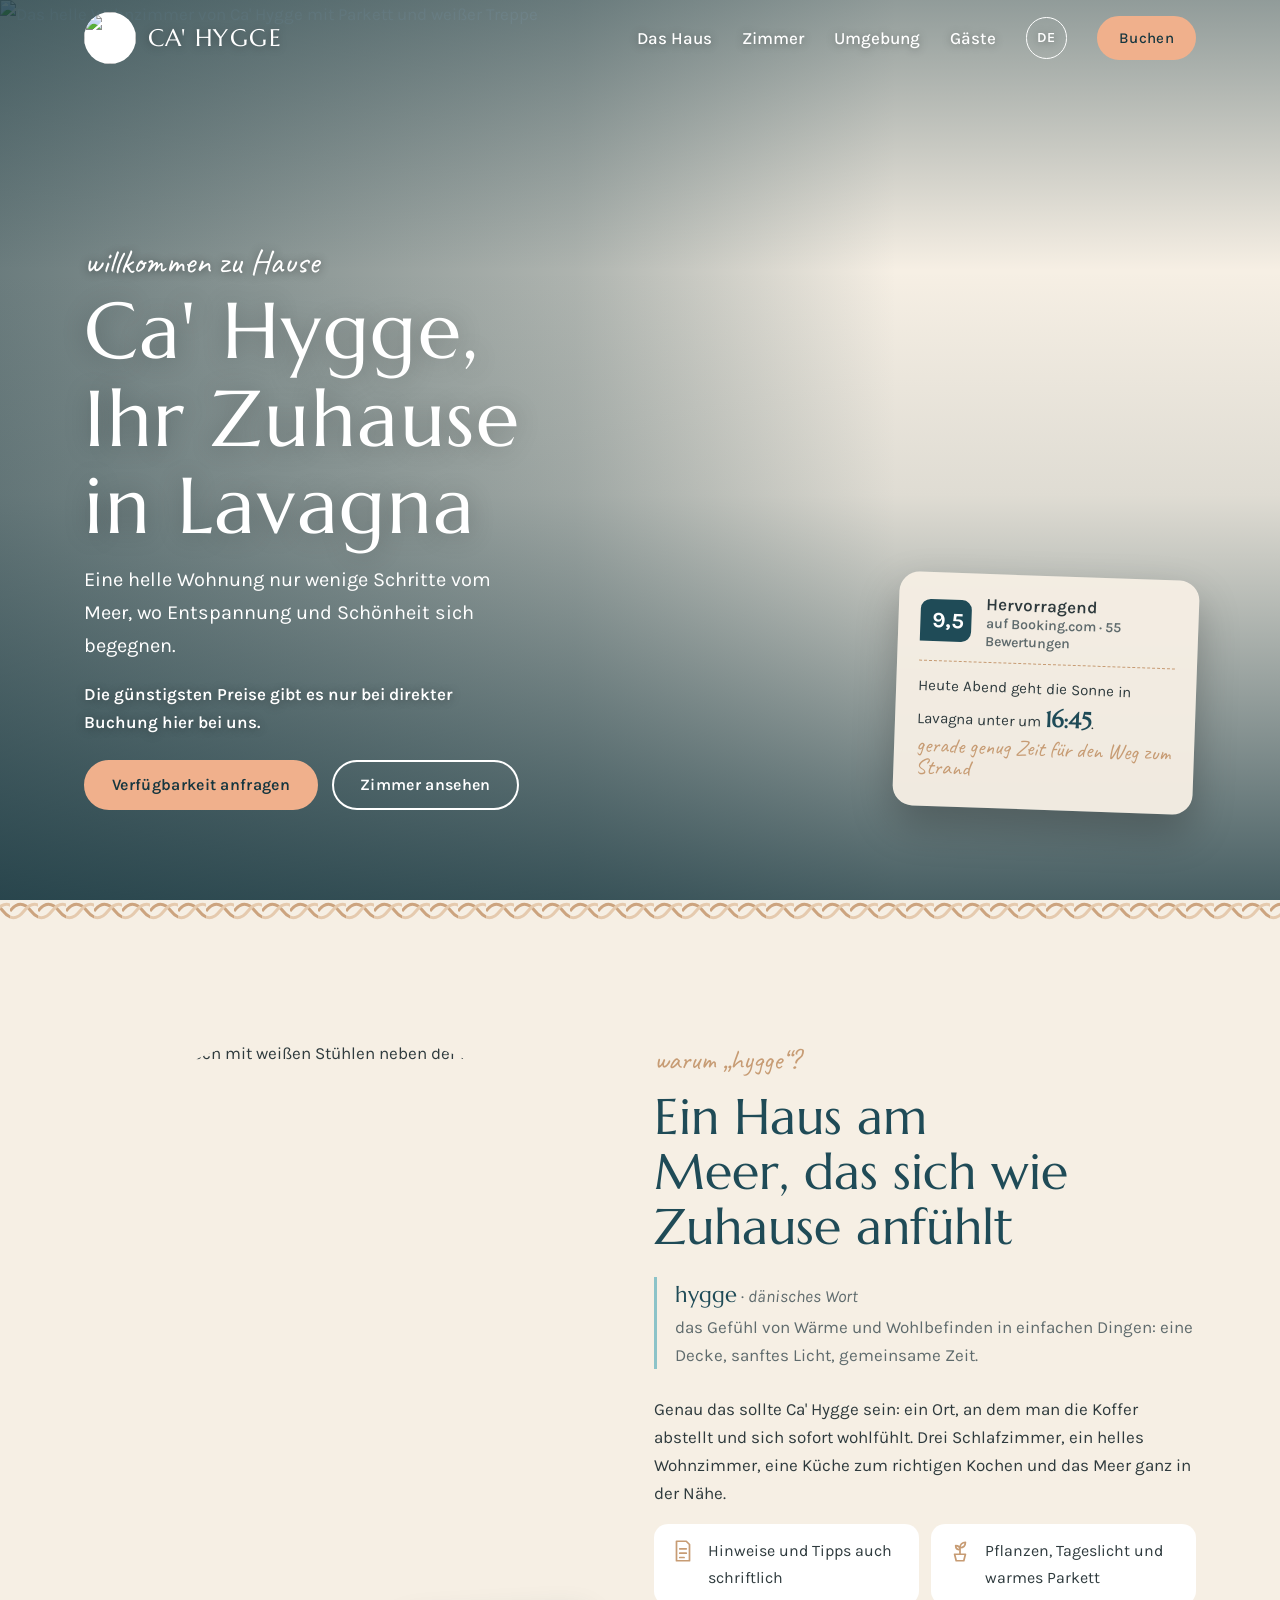
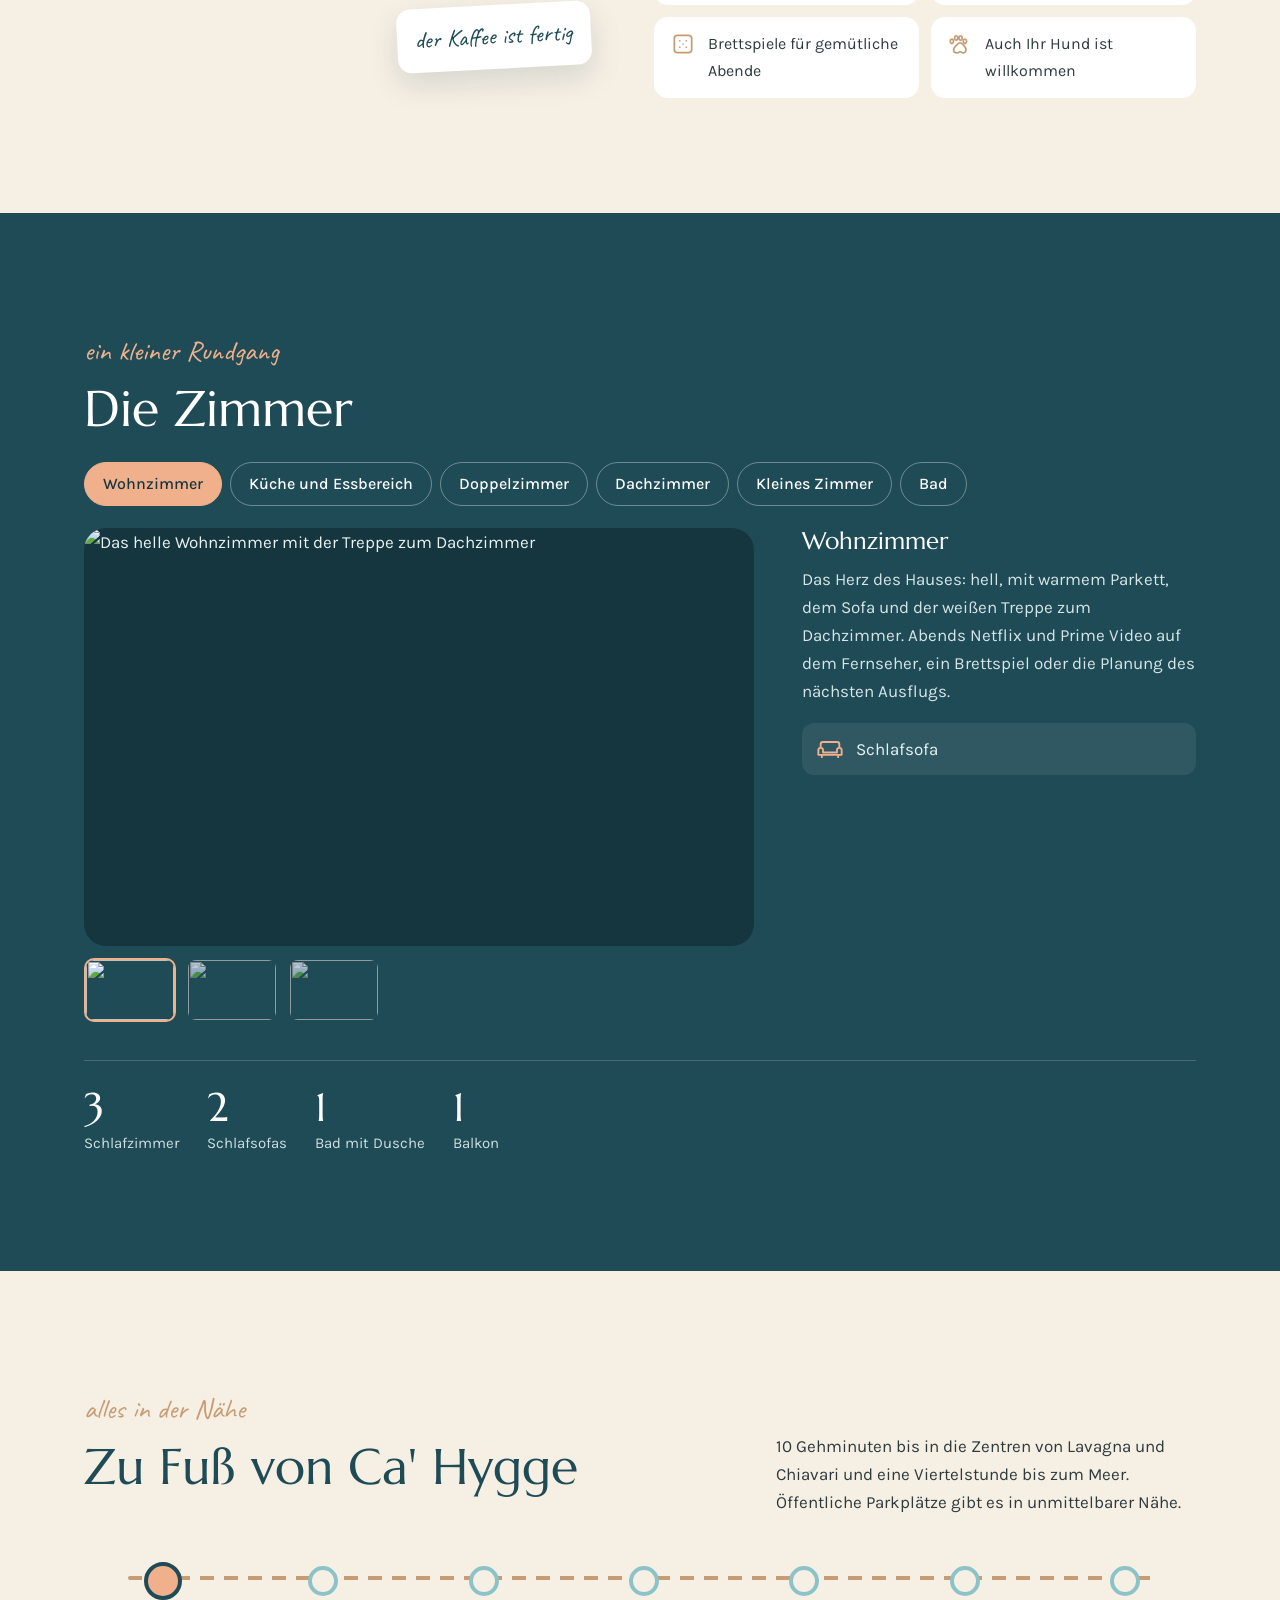
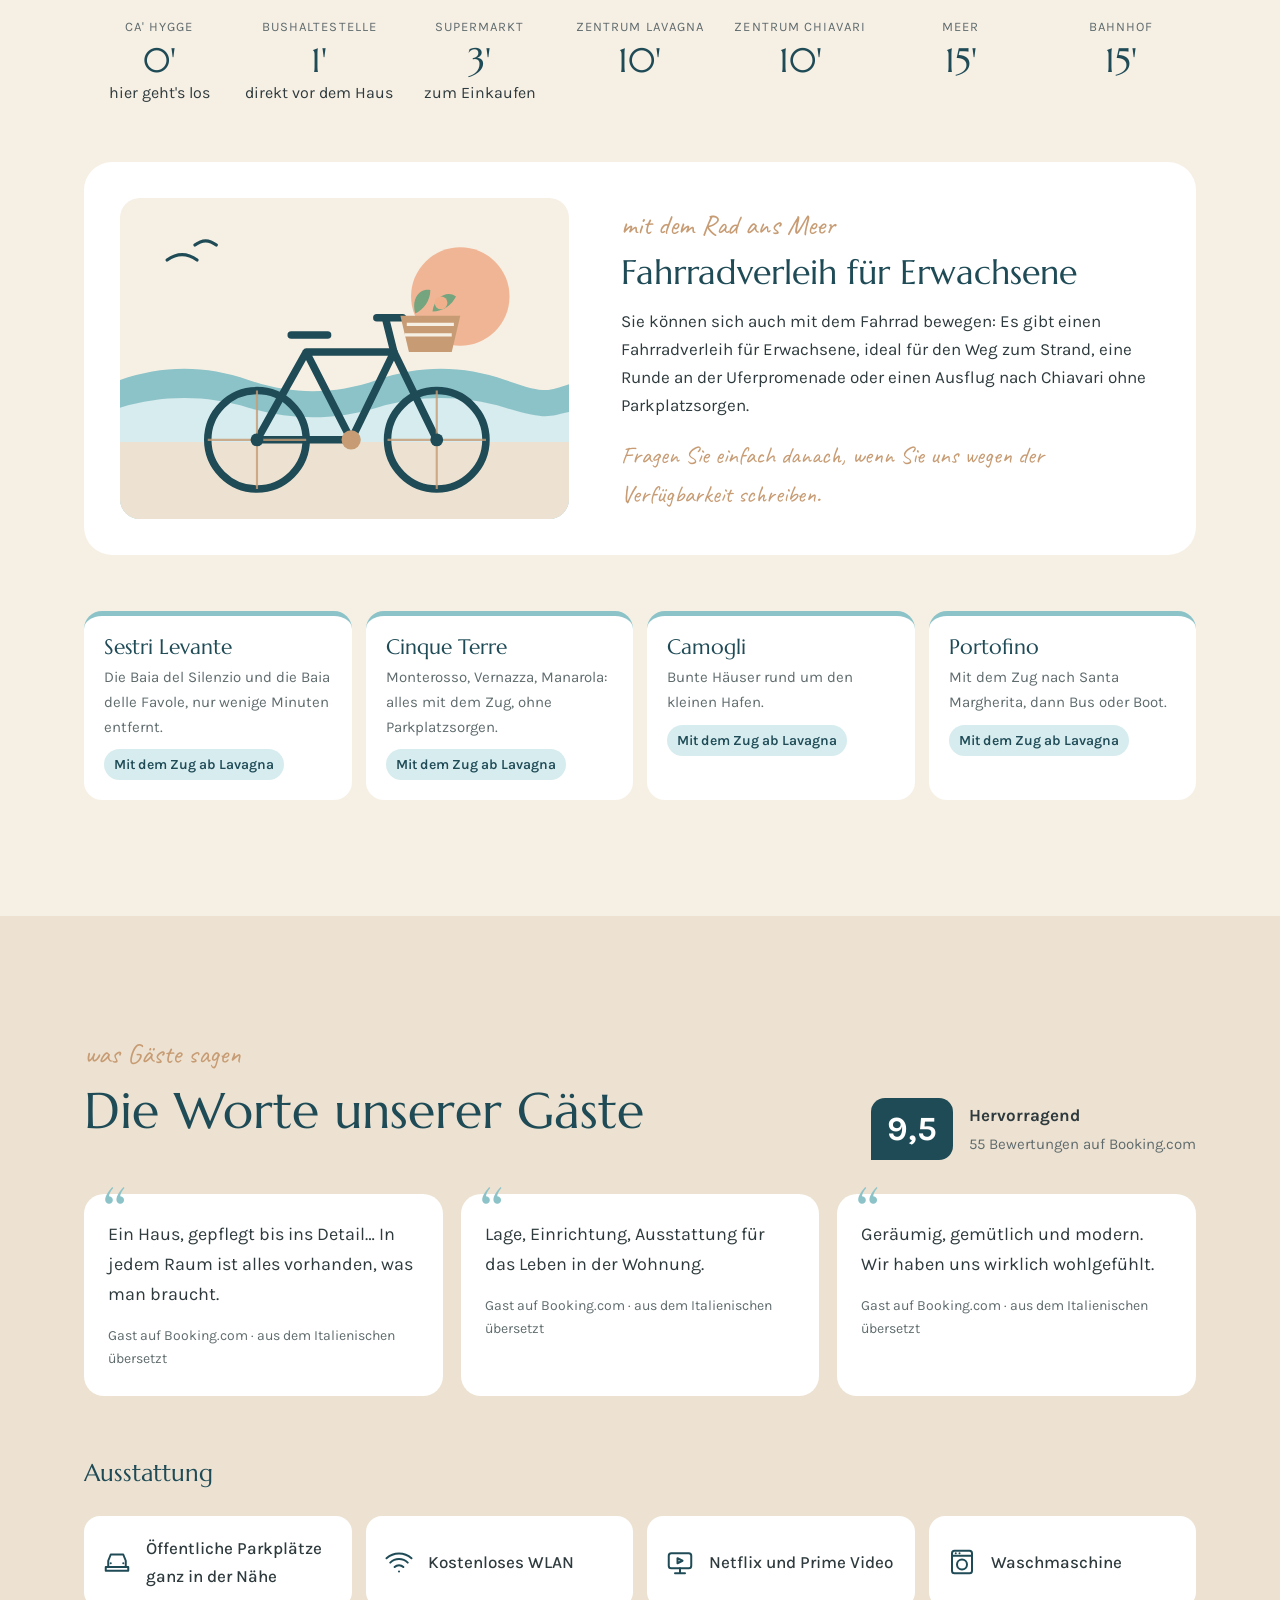
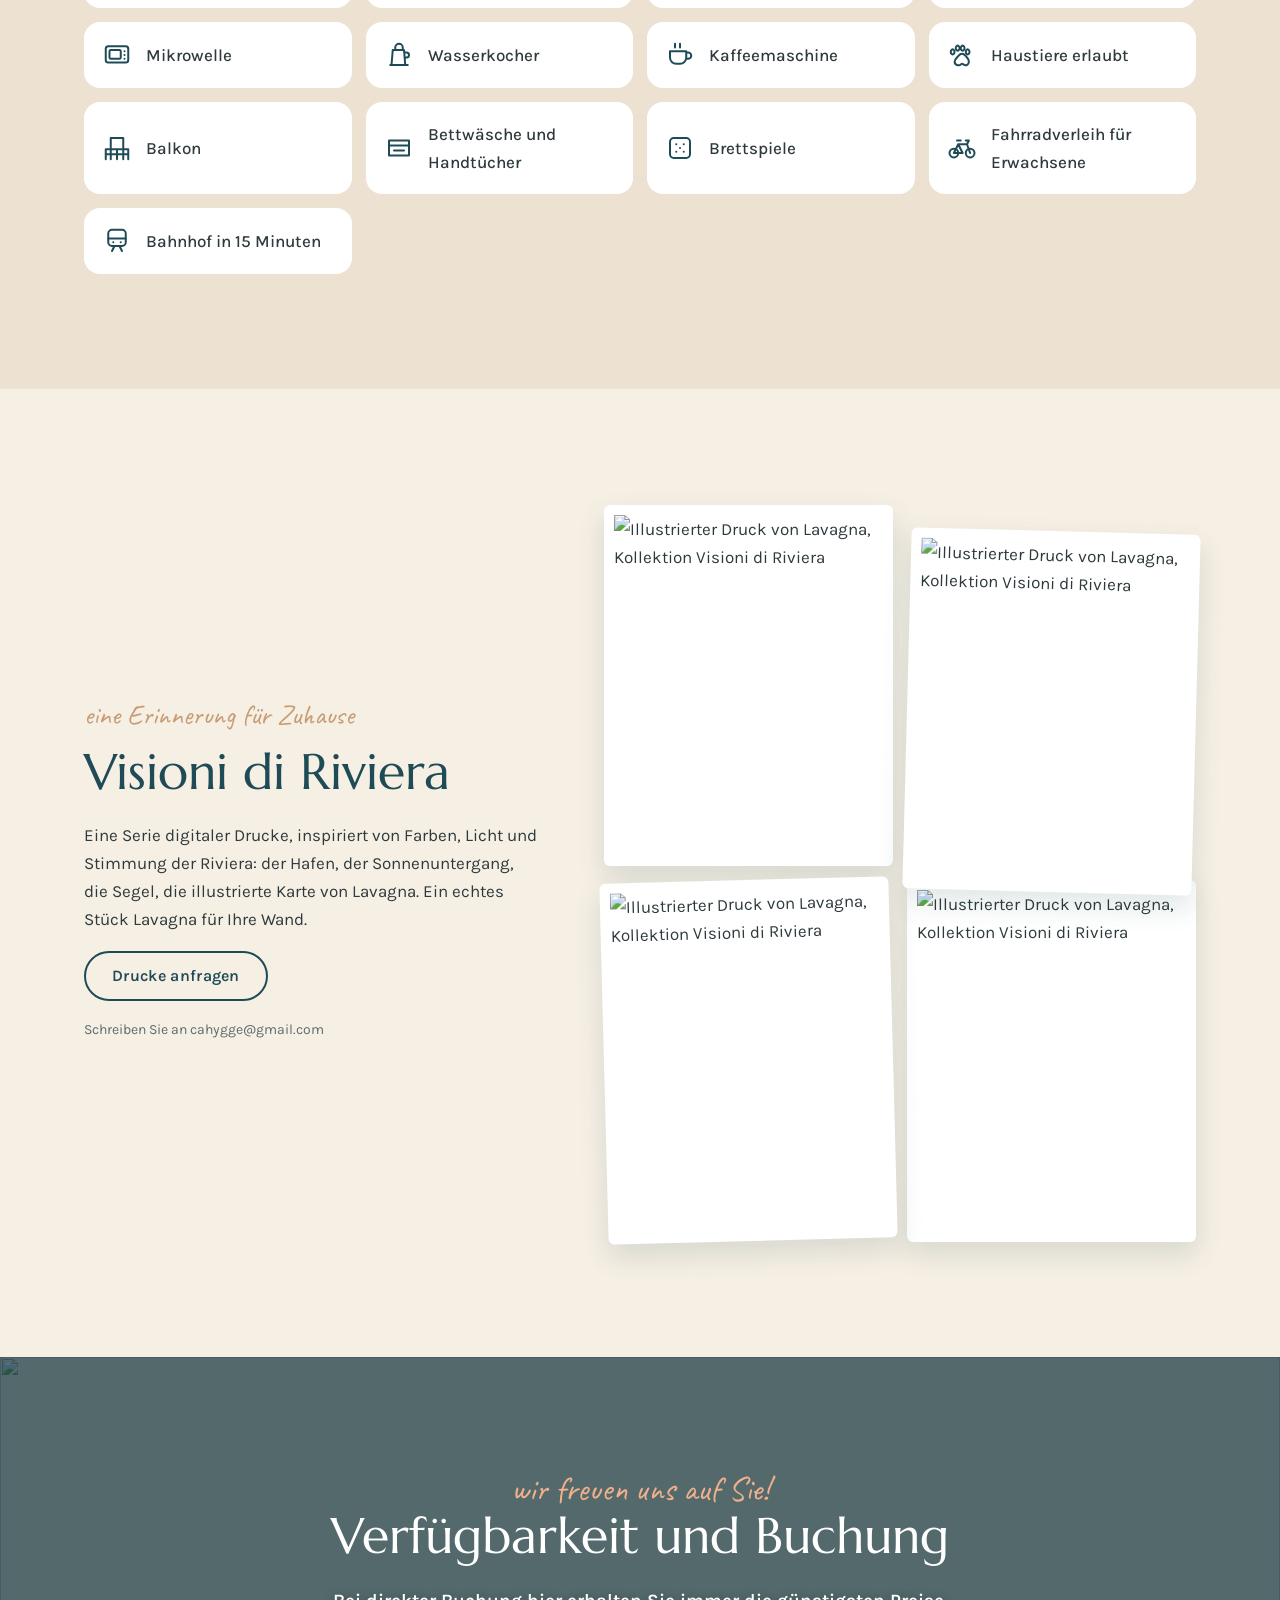
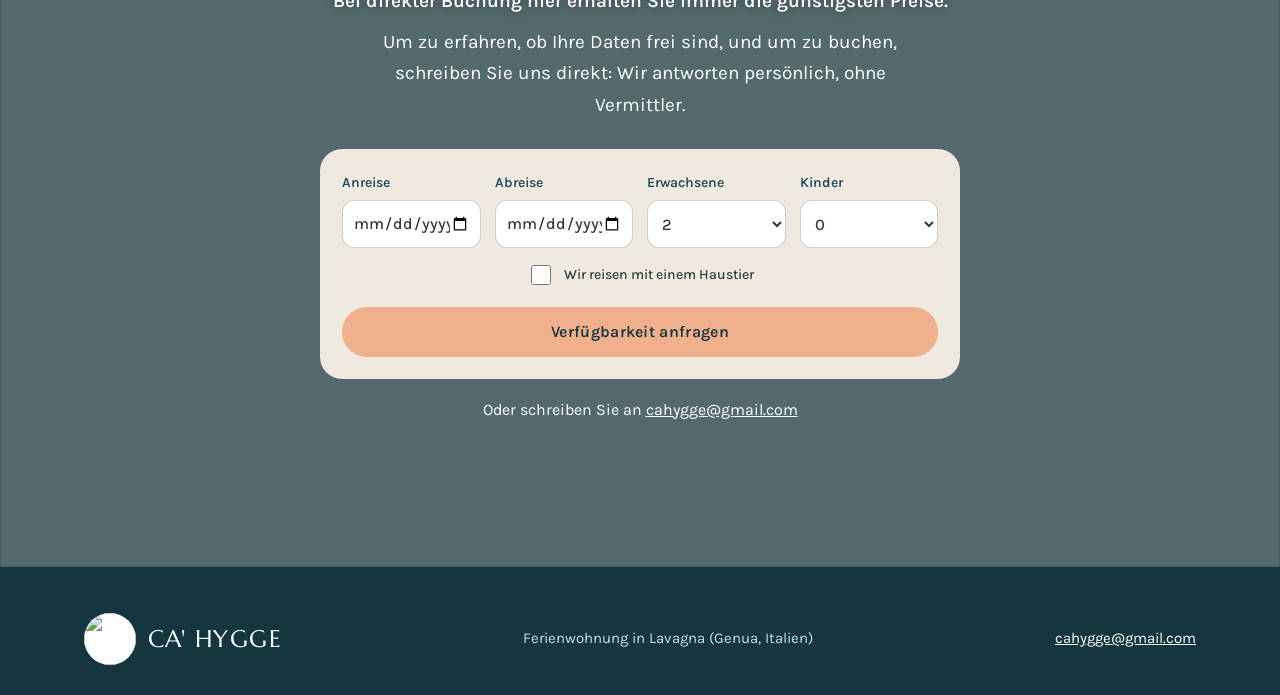
==== de/index.html @ 606e0b6d "Sito in 5 lingue, parcheggi pubblici, nuovi servizi Co-Authored-By: Claude Opus 5.5 <noreply@anthrop" ====
<!DOCTYPE html>
<html lang="de">
<head>
<meta charset="utf-8">
<meta name="viewport" content="width=device-width, initial-scale=1">
<title>Ca&#x27; Hygge · Ferienwohnung in Lavagna, nahe am Meer</title>
<meta name="description" content="Ca&#x27; Hygge ist eine helle Ferienwohnung in Lavagna an der Italienischen Riviera, 10 Gehminuten von den Zentren von Lavagna und Chiavari. Drei Schlafzimmer, WLAN, Netflix und Prime Video, Waschmaschine, Haustiere willkommen.">
<link rel="canonical" href="https://cahyggelavagna.com/de/">
<link rel="alternate" hreflang="it" href="https://cahyggelavagna.com/">
<link rel="alternate" hreflang="en" href="https://cahyggelavagna.com/en/">
<link rel="alternate" hreflang="de" href="https://cahyggelavagna.com/de/">
<link rel="alternate" hreflang="fr" href="https://cahyggelavagna.com/fr/">
<link rel="alternate" hreflang="es" href="https://cahyggelavagna.com/es/">
<link rel="alternate" hreflang="x-default" href="https://cahyggelavagna.com/">
<meta property="og:title" content="Ca&#x27; Hygge · Ferienwohnung in Lavagna, nahe am Meer">
<meta property="og:description" content="Eine helle Wohnung nur wenige Schritte vom Meer, wo Entspannung und Schönheit sich begegnen.">
<meta property="og:image" content="https://static.wixstatic.com/media/edddbc_9b73cc7bd9f04071ac35682df0bffee0~mv2.jpg/v1/fit/w_1600,h_1600,q_85/cahygge.jpg">
<meta property="og:locale" content="de_DE">
<meta name="theme-color" content="#1f4b57">
<link rel="icon" href="https://static.wixstatic.com/media/edddbc_dc55cf7d66d94ac6b43c7e1e61e67f1d~mv2.png/v1/fit/w_128,h_128,q_85/cahygge.png">
<link rel="preconnect" href="https://fonts.googleapis.com">
<link rel="preconnect" href="https://fonts.gstatic.com" crossorigin>
<link rel="preconnect" href="https://static.wixstatic.com">
<link href="https://fonts.googleapis.com/css2?family=Caveat:wght@500&family=Karla:wght@400;500;600;700&family=Marcellus&display=swap" rel="stylesheet">
<link rel="stylesheet" href="../css/stile.css?v=14">
<script type="application/ld+json">{"@context":"https://schema.org","@type":"VacationRental","name":"Ca' Hygge","description":"Eine helle Wohnung nur wenige Schritte vom Meer, wo Entspannung und Schönheit sich begegnen.","image":"https://static.wixstatic.com/media/edddbc_9b73cc7bd9f04071ac35682df0bffee0~mv2.jpg/v1/fit/w_1600,h_1600,q_85/cahygge.jpg","address":{"@type":"PostalAddress","addressLocality":"Lavagna","addressRegion":"GE","addressCountry":"IT"},"email":"cahygge@gmail.com"}</script>
</head>
<body>
<a class="salta" href="#casa">Zum Inhalt</a>
<header class="testata">
  <div class="wrap">
    <a class="logo" href="../de/"><img src="https://static.wixstatic.com/media/edddbc_dc55cf7d66d94ac6b43c7e1e61e67f1d~mv2.png/v1/fit/w_128,h_128,q_85/cahygge.png" alt="" width="52" height="52"><b>CA' HYGGE</b></a>
    <nav aria-label="Menü"><ul class="menu">
      <li><a href="#casa">Das Haus</a></li><li><a href="#stanze">Zimmer</a></li><li><a href="#dintorni">Umgebung</a></li><li><a href="#ospiti">Gäste</a></li>
      <li class="lingue"><details><summary aria-label="Sprache">DE</summary><ul><li><a href="../" hreflang="it" lang="it" data-lingua="it">Italiano</a></li><li><a href="../en/" hreflang="en" lang="en" data-lingua="en">English</a></li><li><a href="../de/" hreflang="de" lang="de" data-lingua="de" aria-current="true">Deutsch</a></li><li><a href="../fr/" hreflang="fr" lang="fr" data-lingua="fr">Français</a></li><li><a href="../es/" hreflang="es" lang="es" data-lingua="es">Español</a></li></ul></details></li>
      <li><a class="btn pesca" href="#prenota">Buchen</a></li>
    </ul></nav>
  </div>
</header>

<main>
<section class="hero">
  <img src="https://static.wixstatic.com/media/edddbc_9b73cc7bd9f04071ac35682df0bffee0~mv2.jpg/v1/fit/w_1600,h_1600,q_85/cahygge.jpg" srcset="https://static.wixstatic.com/media/edddbc_9b73cc7bd9f04071ac35682df0bffee0~mv2.jpg/v1/fit/w_640,h_640,q_85/cahygge.jpg 640w, https://static.wixstatic.com/media/edddbc_9b73cc7bd9f04071ac35682df0bffee0~mv2.jpg/v1/fit/w_1000,h_1000,q_85/cahygge.jpg 1000w, https://static.wixstatic.com/media/edddbc_9b73cc7bd9f04071ac35682df0bffee0~mv2.jpg/v1/fit/w_1600,h_1600,q_85/cahygge.jpg 1600w, https://static.wixstatic.com/media/edddbc_9b73cc7bd9f04071ac35682df0bffee0~mv2.jpg/v1/fit/w_2400,h_2400,q_85/cahygge.jpg 2400w" sizes="100vw" alt="Das helle Wohnzimmer von Ca&#x27; Hygge mit Parkett und weißer Treppe" fetchpriority="high">
  <div class="wrap">
    <div>
      <span class="mano">willkommen zu Hause</span>
      <h1>Ca' Hygge, Ihr Zuhause in Lavagna</h1>
      <p class="lead">Eine helle Wohnung nur wenige Schritte vom Meer, wo Entspannung und Schönheit sich begegnen.</p>
      <p class="vantaggio">Die günstigsten Preise gibt es nur bei direkter Buchung hier bei uns.</p>
      <div class="azioni"><a class="btn pesca" href="#prenota">Verfügbarkeit anfragen</a><a class="btn chiaro" href="#stanze">Zimmer ansehen</a></div>
    </div>
    <aside class="cartellino" data-tramonto>
      <div class="voto"><b>9,5</b><span>Hervorragend<small>auf Booking.com · 55 Bewertungen</small></span></div>
      <hr>
      <p class="tramonto" style="margin:0">Heute Abend geht die Sonne in Lavagna unter um <b data-ora>—</b>.<br><span class="mano" style="font-size:22px">gerade genug Zeit für den Weg zum Strand</span></p>
    </aside>
  </div>
</section>
<div class="corda" aria-hidden="true"></div>

<section class="band" id="casa">
  <div class="wrap hygge">
    <div class="foto appare"><img src="https://static.wixstatic.com/media/edddbc_61315d983a00419294bbb2508bfce7ce~mv2.jpg/v1/fit/w_1600,h_1600,q_85/cahygge.jpg" srcset="https://static.wixstatic.com/media/edddbc_61315d983a00419294bbb2508bfce7ce~mv2.jpg/v1/fit/w_640,h_640,q_85/cahygge.jpg 640w, https://static.wixstatic.com/media/edddbc_61315d983a00419294bbb2508bfce7ce~mv2.jpg/v1/fit/w_1000,h_1000,q_85/cahygge.jpg 1000w, https://static.wixstatic.com/media/edddbc_61315d983a00419294bbb2508bfce7ce~mv2.jpg/v1/fit/w_1600,h_1600,q_85/cahygge.jpg 1600w, https://static.wixstatic.com/media/edddbc_61315d983a00419294bbb2508bfce7ce~mv2.jpg/v1/fit/w_2400,h_2400,q_85/cahygge.jpg 2400w" sizes="(max-width:820px) 90vw, 45vw" alt="Der runde Tisch mit weißen Stühlen neben der Küche" loading="lazy" decoding="async"><span class="nota">der Kaffee ist fertig</span></div>
    <div class="appare">
      <span class="occhiello">warum „hygge“?</span>
      <h2>Ein Haus am Meer, das sich wie Zuhause anfühlt</h2>
      <p class="dizionario"><b>hygge</b> · <i>dänisches Wort</i><br>das Gefühl von Wärme und Wohlbefinden in einfachen Dingen: eine Decke, sanftes Licht, gemeinsame Zeit.</p>
      <p>Genau das sollte Ca' Hygge sein: ein Ort, an dem man die Koffer abstellt und sich sofort wohlfühlt. Drei Schlafzimmer, ein helles Wohnzimmer, eine Küche zum richtigen Kochen und das Meer ganz in der Nähe.</p>
      <ul class="piccole-cose"><li><svg viewBox="0 0 24 24" fill="none" stroke="currentColor" stroke-width="1.6" stroke-linecap="round" stroke-linejoin="round" aria-hidden="true"><path d="M6 3h9l3 3v15H6zM9 10h6M9 14h6M9 18h4"/></svg><span>Hinweise und Tipps auch schriftlich</span></li><li><svg viewBox="0 0 24 24" fill="none" stroke="currentColor" stroke-width="1.6" stroke-linecap="round" stroke-linejoin="round" aria-hidden="true"><path d="M7 15h10l-1.5 6h-7zM12 15V9M12 9c0-3 2-5 5-5 0 3-2 5-5 5zM12 11c0-2.5-1.8-4-4-4 0 2.5 1.8 4 4 4z"/></svg><span>Pflanzen, Tageslicht und warmes Parkett</span></li><li><svg viewBox="0 0 24 24" fill="none" stroke="currentColor" stroke-width="1.6" stroke-linecap="round" stroke-linejoin="round" aria-hidden="true"><rect x="4" y="4" width="16" height="16" rx="3"/><path d="M9 9h.01M15 9h.01M12 12h.01M9 15h.01M15 15h.01"/></svg><span>Brettspiele für gemütliche Abende</span></li><li><svg viewBox="0 0 24 24" fill="none" stroke="currentColor" stroke-width="1.6" stroke-linecap="round" stroke-linejoin="round" aria-hidden="true"><path d="M8 14c-2 2-3 5 0 6s3-1 4-1 2 2 4 1 2-4 0-6-2-3-4-3-2 1-4 3zM6 9.5a1.5 2 0 1 0 0 .01M10 6.5a1.5 2 0 1 0 0 .01M14 6.5a1.5 2 0 1 0 0 .01M18 9.5a1.5 2 0 1 0 0 .01"/></svg><span>Auch Ihr Hund ist willkommen</span></li></ul>
    </div>
  </div>
</section>

<section class="band stanze" id="stanze">
  <div class="wrap">
    <span class="occhiello">ein kleiner Rundgang</span>
    <h2>Die Zimmer</h2>
    <div class="tabs" role="tablist" aria-label="Zimmer des Hauses"><button type="button" role="tab" id="tab-soggiorno" aria-controls="pannello-soggiorno" aria-selected="true">Wohnzimmer</button><button type="button" role="tab" id="tab-cucina" aria-controls="pannello-cucina" aria-selected="false">Küche und Essbereich</button><button type="button" role="tab" id="tab-matrimoniale" aria-controls="pannello-matrimoniale" aria-selected="false">Doppelzimmer</button><button type="button" role="tab" id="tab-mansarda" aria-controls="pannello-mansarda" aria-selected="false">Dachzimmer</button><button type="button" role="tab" id="tab-cameretta" aria-controls="pannello-cameretta" aria-selected="false">Kleines Zimmer</button><button type="button" role="tab" id="tab-bagno" aria-controls="pannello-bagno" aria-selected="false">Bad</button></div>
    <div class="stanza" role="tabpanel" id="pannello-soggiorno" aria-labelledby="tab-soggiorno">
      <div><div class="grande"><img src="https://static.wixstatic.com/media/edddbc_9b73cc7bd9f04071ac35682df0bffee0~mv2.jpg/v1/fit/w_1600,h_1600,q_85/cahygge.jpg" srcset="https://static.wixstatic.com/media/edddbc_9b73cc7bd9f04071ac35682df0bffee0~mv2.jpg/v1/fit/w_640,h_640,q_85/cahygge.jpg 640w, https://static.wixstatic.com/media/edddbc_9b73cc7bd9f04071ac35682df0bffee0~mv2.jpg/v1/fit/w_1000,h_1000,q_85/cahygge.jpg 1000w, https://static.wixstatic.com/media/edddbc_9b73cc7bd9f04071ac35682df0bffee0~mv2.jpg/v1/fit/w_1600,h_1600,q_85/cahygge.jpg 1600w, https://static.wixstatic.com/media/edddbc_9b73cc7bd9f04071ac35682df0bffee0~mv2.jpg/v1/fit/w_2400,h_2400,q_85/cahygge.jpg 2400w" sizes="(max-width:860px) 92vw, 60vw" alt="Das helle Wohnzimmer mit der Treppe zum Dachzimmer" fetchpriority="high"></div>
      <div class="miniature"><button type="button" aria-pressed="true" data-src="https://static.wixstatic.com/media/edddbc_9b73cc7bd9f04071ac35682df0bffee0~mv2.jpg/v1/fit/w_1600,h_1600,q_85/cahygge.jpg" data-alt="Das helle Wohnzimmer mit der Treppe zum Dachzimmer" aria-label="Zeigen: Das helle Wohnzimmer mit der Treppe zum Dachzimmer"><img src="https://static.wixstatic.com/media/edddbc_9b73cc7bd9f04071ac35682df0bffee0~mv2.jpg/v1/fit/w_200,h_200,q_85/cahygge.jpg" alt="" loading="lazy"></button><button type="button" aria-pressed="false" data-src="https://static.wixstatic.com/media/edddbc_51295462b0764803babaa12f28c2f6d8~mv2.jpg/v1/fit/w_1600,h_1600,q_85/cahygge.jpg" data-alt="Das Wohnzimmer mit Sofa und Balkontür" aria-label="Zeigen: Das Wohnzimmer mit Sofa und Balkontür"><img src="https://static.wixstatic.com/media/edddbc_51295462b0764803babaa12f28c2f6d8~mv2.jpg/v1/fit/w_200,h_200,q_85/cahygge.jpg" alt="" loading="lazy"></button><button type="button" aria-pressed="false" data-src="https://static.wixstatic.com/media/edddbc_6fab1b5ebbaa478680a86e8b434a724c~mv2.jpg/v1/fit/w_1600,h_1600,q_85/cahygge.jpg" data-alt="Das Wohnzimmer vom Eingang aus" aria-label="Zeigen: Das Wohnzimmer vom Eingang aus"><img src="https://static.wixstatic.com/media/edddbc_6fab1b5ebbaa478680a86e8b434a724c~mv2.jpg/v1/fit/w_200,h_200,q_85/cahygge.jpg" alt="" loading="lazy"></button></div></div>
      <div class="info"><h3>Wohnzimmer</h3><p>Das Herz des Hauses: hell, mit warmem Parkett, dem Sofa und der weißen Treppe zum Dachzimmer. Abends Netflix und Prime Video auf dem Fernseher, ein Brettspiel oder die Planung des nächsten Ausflugs.</p><ul class="letti"><li><svg viewBox="0 0 24 24" fill="none" stroke="currentColor" stroke-width="1.6" stroke-linecap="round" stroke-linejoin="round" aria-hidden="true"><path d="M4 11V8a2 2 0 0 1 2-2h12a2 2 0 0 1 2 2v3M2 13a2 2 0 0 1 4 0v2h12v-2a2 2 0 0 1 4 0v4H2zM5 17v2M19 17v2"/></svg><span>Schlafsofa</span></li></ul></div>
    </div><div class="stanza" role="tabpanel" id="pannello-cucina" aria-labelledby="tab-cucina" hidden>
      <div><div class="grande"><img src="https://static.wixstatic.com/media/edddbc_a683a34e2d8d4b698606e16364d71dea~mv2.jpg/v1/fit/w_1600,h_1600,q_85/cahygge.jpg" srcset="https://static.wixstatic.com/media/edddbc_a683a34e2d8d4b698606e16364d71dea~mv2.jpg/v1/fit/w_640,h_640,q_85/cahygge.jpg 640w, https://static.wixstatic.com/media/edddbc_a683a34e2d8d4b698606e16364d71dea~mv2.jpg/v1/fit/w_1000,h_1000,q_85/cahygge.jpg 1000w, https://static.wixstatic.com/media/edddbc_a683a34e2d8d4b698606e16364d71dea~mv2.jpg/v1/fit/w_1600,h_1600,q_85/cahygge.jpg 1600w, https://static.wixstatic.com/media/edddbc_a683a34e2d8d4b698606e16364d71dea~mv2.jpg/v1/fit/w_2400,h_2400,q_85/cahygge.jpg 2400w" sizes="(max-width:860px) 92vw, 60vw" alt="Die ausgestattete Küche mit Pflanzen auf dem Regal" loading="lazy" decoding="async"></div>
      <div class="miniature"><button type="button" aria-pressed="true" data-src="https://static.wixstatic.com/media/edddbc_a683a34e2d8d4b698606e16364d71dea~mv2.jpg/v1/fit/w_1600,h_1600,q_85/cahygge.jpg" data-alt="Die ausgestattete Küche mit Pflanzen auf dem Regal" aria-label="Zeigen: Die ausgestattete Küche mit Pflanzen auf dem Regal"><img src="https://static.wixstatic.com/media/edddbc_a683a34e2d8d4b698606e16364d71dea~mv2.jpg/v1/fit/w_200,h_200,q_85/cahygge.jpg" alt="" loading="lazy"></button><button type="button" aria-pressed="false" data-src="https://static.wixstatic.com/media/edddbc_61315d983a00419294bbb2508bfce7ce~mv2.jpg/v1/fit/w_1600,h_1600,q_85/cahygge.jpg" data-alt="Der runde Tisch neben der Küche" aria-label="Zeigen: Der runde Tisch neben der Küche"><img src="https://static.wixstatic.com/media/edddbc_61315d983a00419294bbb2508bfce7ce~mv2.jpg/v1/fit/w_200,h_200,q_85/cahygge.jpg" alt="" loading="lazy"></button><button type="button" aria-pressed="false" data-src="https://static.wixstatic.com/media/edddbc_d5b009735f654d9284377e1a082292ff~mv2.jpg/v1/fit/w_1600,h_1600,q_85/cahygge.jpg" data-alt="Der Essbereich mit dem weißen Tisch" aria-label="Zeigen: Der Essbereich mit dem weißen Tisch"><img src="https://static.wixstatic.com/media/edddbc_d5b009735f654d9284377e1a082292ff~mv2.jpg/v1/fit/w_200,h_200,q_85/cahygge.jpg" alt="" loading="lazy"></button><button type="button" aria-pressed="false" data-src="https://static.wixstatic.com/media/edddbc_f4b5d545070c4f9f81ca86aa1d3345fb~mv2.jpg/v1/fit/w_1600,h_1600,q_85/cahygge.jpg" data-alt="Der Esstisch mit der Orchidee" aria-label="Zeigen: Der Esstisch mit der Orchidee"><img src="https://static.wixstatic.com/media/edddbc_f4b5d545070c4f9f81ca86aa1d3345fb~mv2.jpg/v1/fit/w_200,h_200,q_85/cahygge.jpg" alt="" loading="lazy"></button></div></div>
      <div class="info"><h3>Küche und Essbereich</h3><p>Eine weiße, voll ausgestattete Küche mit Kaffeemaschine, Wasserkocher und Mikrowelle und ein runder Tisch für ein entspanntes Frühstück, bevor es zum Strand geht.</p></div>
    </div><div class="stanza" role="tabpanel" id="pannello-matrimoniale" aria-labelledby="tab-matrimoniale" hidden>
      <div><div class="grande"><img src="https://static.wixstatic.com/media/edddbc_55f278b6b8654b3c865788ac1fbbb9d6~mv2.jpg/v1/fit/w_1600,h_1600,q_85/cahygge.jpg" srcset="https://static.wixstatic.com/media/edddbc_55f278b6b8654b3c865788ac1fbbb9d6~mv2.jpg/v1/fit/w_640,h_640,q_85/cahygge.jpg 640w, https://static.wixstatic.com/media/edddbc_55f278b6b8654b3c865788ac1fbbb9d6~mv2.jpg/v1/fit/w_1000,h_1000,q_85/cahygge.jpg 1000w, https://static.wixstatic.com/media/edddbc_55f278b6b8654b3c865788ac1fbbb9d6~mv2.jpg/v1/fit/w_1600,h_1600,q_85/cahygge.jpg 1600w, https://static.wixstatic.com/media/edddbc_55f278b6b8654b3c865788ac1fbbb9d6~mv2.jpg/v1/fit/w_2400,h_2400,q_85/cahygge.jpg 2400w" sizes="(max-width:860px) 92vw, 60vw" alt="Das Doppelzimmer mit dem schmiedeeisernen Bett" loading="lazy" decoding="async"></div>
      <div class="miniature"><button type="button" aria-pressed="true" data-src="https://static.wixstatic.com/media/edddbc_55f278b6b8654b3c865788ac1fbbb9d6~mv2.jpg/v1/fit/w_1600,h_1600,q_85/cahygge.jpg" data-alt="Das Doppelzimmer mit dem schmiedeeisernen Bett" aria-label="Zeigen: Das Doppelzimmer mit dem schmiedeeisernen Bett"><img src="https://static.wixstatic.com/media/edddbc_55f278b6b8654b3c865788ac1fbbb9d6~mv2.jpg/v1/fit/w_200,h_200,q_85/cahygge.jpg" alt="" loading="lazy"></button><button type="button" aria-pressed="false" data-src="https://static.wixstatic.com/media/edddbc_3db47b2293854832977bbc45e60ffd4b~mv2.jpg/v1/fit/w_1600,h_1600,q_85/cahygge.jpg" data-alt="Das Doppelzimmer mit dem Schlafsofa" aria-label="Zeigen: Das Doppelzimmer mit dem Schlafsofa"><img src="https://static.wixstatic.com/media/edddbc_3db47b2293854832977bbc45e60ffd4b~mv2.jpg/v1/fit/w_200,h_200,q_85/cahygge.jpg" alt="" loading="lazy"></button><button type="button" aria-pressed="false" data-src="https://static.wixstatic.com/media/edddbc_7d14192eaec44b7b944c1dcac2818e8f~mv2.jpg/v1/fit/w_1600,h_1600,q_85/cahygge.jpg" data-alt="Das Doppelzimmer von der Tür aus" aria-label="Zeigen: Das Doppelzimmer von der Tür aus"><img src="https://static.wixstatic.com/media/edddbc_7d14192eaec44b7b944c1dcac2818e8f~mv2.jpg/v1/fit/w_200,h_200,q_85/cahygge.jpg" alt="" loading="lazy"></button></div></div>
      <div class="info"><h3>Doppelzimmer</h3><p>Geräumig und ruhig, mit zwei Fenstern, die es mit Licht füllen. Neben dem Doppelbett gibt es ein bequemes Schlafsofa.</p><ul class="letti"><li><svg viewBox="0 0 24 24" fill="none" stroke="currentColor" stroke-width="1.6" stroke-linecap="round" stroke-linejoin="round" aria-hidden="true"><path d="M3 18V7M3 14h18v4M21 14v-2a3 3 0 0 0-3-3h-7v5M7 11.5a1.5 1.5 0 1 0 0-.01"/></svg><span>Doppelbett</span></li><li><svg viewBox="0 0 24 24" fill="none" stroke="currentColor" stroke-width="1.6" stroke-linecap="round" stroke-linejoin="round" aria-hidden="true"><path d="M4 11V8a2 2 0 0 1 2-2h12a2 2 0 0 1 2 2v3M2 13a2 2 0 0 1 4 0v2h12v-2a2 2 0 0 1 4 0v4H2zM5 17v2M19 17v2"/></svg><span>Schlafsofa</span></li></ul></div>
    </div><div class="stanza" role="tabpanel" id="pannello-mansarda" aria-labelledby="tab-mansarda" hidden>
      <div><div class="grande"><img src="https://static.wixstatic.com/media/edddbc_1793146089aa4642b812ef6236527ca8~mv2.jpg/v1/fit/w_1600,h_1600,q_85/cahygge.jpg" srcset="https://static.wixstatic.com/media/edddbc_1793146089aa4642b812ef6236527ca8~mv2.jpg/v1/fit/w_640,h_640,q_85/cahygge.jpg 640w, https://static.wixstatic.com/media/edddbc_1793146089aa4642b812ef6236527ca8~mv2.jpg/v1/fit/w_1000,h_1000,q_85/cahygge.jpg 1000w, https://static.wixstatic.com/media/edddbc_1793146089aa4642b812ef6236527ca8~mv2.jpg/v1/fit/w_1600,h_1600,q_85/cahygge.jpg 1600w, https://static.wixstatic.com/media/edddbc_1793146089aa4642b812ef6236527ca8~mv2.jpg/v1/fit/w_2400,h_2400,q_85/cahygge.jpg 2400w" sizes="(max-width:860px) 92vw, 60vw" alt="Das Dachzimmer mit Holzdecke und Dachfenster" loading="lazy" decoding="async"></div>
      <div class="miniature"><button type="button" aria-pressed="true" data-src="https://static.wixstatic.com/media/edddbc_1793146089aa4642b812ef6236527ca8~mv2.jpg/v1/fit/w_1600,h_1600,q_85/cahygge.jpg" data-alt="Das Dachzimmer mit Holzdecke und Dachfenster" aria-label="Zeigen: Das Dachzimmer mit Holzdecke und Dachfenster"><img src="https://static.wixstatic.com/media/edddbc_1793146089aa4642b812ef6236527ca8~mv2.jpg/v1/fit/w_200,h_200,q_85/cahygge.jpg" alt="" loading="lazy"></button><button type="button" aria-pressed="false" data-src="https://static.wixstatic.com/media/edddbc_b6702fa3e4d140a3b3c489ff93b903d4~mv2.jpg/v1/fit/w_1600,h_1600,q_85/cahygge.jpg" data-alt="Das Bett im Dachzimmer" aria-label="Zeigen: Das Bett im Dachzimmer"><img src="https://static.wixstatic.com/media/edddbc_b6702fa3e4d140a3b3c489ff93b903d4~mv2.jpg/v1/fit/w_200,h_200,q_85/cahygge.jpg" alt="" loading="lazy"></button></div></div>
      <div class="info"><h3>Dachzimmer</h3><p>Der Rückzugsort unter dem Holzdach, mit Dachfenster: das Lieblingszimmer aller, die gern etwas länger schlafen.</p><ul class="letti"><li><svg viewBox="0 0 24 24" fill="none" stroke="currentColor" stroke-width="1.6" stroke-linecap="round" stroke-linejoin="round" aria-hidden="true"><path d="M3 18V7M3 14h18v4M21 14v-2a3 3 0 0 0-3-3h-7v5M7 11.5a1.5 1.5 0 1 0 0-.01"/></svg><span>Französisches Bett</span></li></ul></div>
    </div><div class="stanza" role="tabpanel" id="pannello-cameretta" aria-labelledby="tab-cameretta" hidden>
      <div><div class="grande"><img src="https://static.wixstatic.com/media/edddbc_97987d299a0f41108032316a4727c451~mv2.jpg/v1/fit/w_1600,h_1600,q_85/cahygge.jpg" srcset="https://static.wixstatic.com/media/edddbc_97987d299a0f41108032316a4727c451~mv2.jpg/v1/fit/w_640,h_640,q_85/cahygge.jpg 640w, https://static.wixstatic.com/media/edddbc_97987d299a0f41108032316a4727c451~mv2.jpg/v1/fit/w_1000,h_1000,q_85/cahygge.jpg 1000w, https://static.wixstatic.com/media/edddbc_97987d299a0f41108032316a4727c451~mv2.jpg/v1/fit/w_1600,h_1600,q_85/cahygge.jpg 1600w, https://static.wixstatic.com/media/edddbc_97987d299a0f41108032316a4727c451~mv2.jpg/v1/fit/w_2400,h_2400,q_85/cahygge.jpg 2400w" sizes="(max-width:860px) 92vw, 60vw" alt="Das kleine Zimmer mit dem Einzelbett" loading="lazy" decoding="async"></div>
      </div>
      <div class="info"><h3>Kleines Zimmer</h3><p>Klein und gemütlich, mit Schwarz-Weiß-Drucken an den Wänden: ideal für ein Kind oder Alleinreisende.</p><ul class="letti"><li><svg viewBox="0 0 24 24" fill="none" stroke="currentColor" stroke-width="1.6" stroke-linecap="round" stroke-linejoin="round" aria-hidden="true"><path d="M3 18V7M3 14h18v4M21 14v-2a3 3 0 0 0-3-3h-7v5M7 11.5a1.5 1.5 0 1 0 0-.01"/></svg><span>Einzelbett</span></li></ul></div>
    </div><div class="stanza" role="tabpanel" id="pannello-bagno" aria-labelledby="tab-bagno" hidden>
      <div><div class="grande"><img src="https://static.wixstatic.com/media/edddbc_f657a088bc6248c8af4dfdb213c288e0~mv2.jpg/v1/fit/w_1600,h_1600,q_85/cahygge.jpg" srcset="https://static.wixstatic.com/media/edddbc_f657a088bc6248c8af4dfdb213c288e0~mv2.jpg/v1/fit/w_640,h_640,q_85/cahygge.jpg 640w, https://static.wixstatic.com/media/edddbc_f657a088bc6248c8af4dfdb213c288e0~mv2.jpg/v1/fit/w_1000,h_1000,q_85/cahygge.jpg 1000w, https://static.wixstatic.com/media/edddbc_f657a088bc6248c8af4dfdb213c288e0~mv2.jpg/v1/fit/w_1600,h_1600,q_85/cahygge.jpg 1600w, https://static.wixstatic.com/media/edddbc_f657a088bc6248c8af4dfdb213c288e0~mv2.jpg/v1/fit/w_2400,h_2400,q_85/cahygge.jpg 2400w" sizes="(max-width:860px) 92vw, 60vw" alt="Das Bad mit der Dusche" loading="lazy" decoding="async"></div>
      <div class="miniature"><button type="button" aria-pressed="true" data-src="https://static.wixstatic.com/media/edddbc_f657a088bc6248c8af4dfdb213c288e0~mv2.jpg/v1/fit/w_1600,h_1600,q_85/cahygge.jpg" data-alt="Das Bad mit der Dusche" aria-label="Zeigen: Das Bad mit der Dusche"><img src="https://static.wixstatic.com/media/edddbc_f657a088bc6248c8af4dfdb213c288e0~mv2.jpg/v1/fit/w_200,h_200,q_85/cahygge.jpg" alt="" loading="lazy"></button><button type="button" aria-pressed="false" data-src="https://static.wixstatic.com/media/edddbc_b46ecf5fd4fa4cedac4dd9b60b8a04dc~mv2.jpg/v1/fit/w_1600,h_1600,q_85/cahygge.jpg" data-alt="Die Pflegeprodukte im Bad" aria-label="Zeigen: Die Pflegeprodukte im Bad"><img src="https://static.wixstatic.com/media/edddbc_b46ecf5fd4fa4cedac4dd9b60b8a04dc~mv2.jpg/v1/fit/w_200,h_200,q_85/cahygge.jpg" alt="" loading="lazy"></button></div></div>
      <div class="info"><h3>Bad</h3><p>Mit Dusche und Bidet. Handtücher, Bettwäsche und Pflegeprodukte liegen bereit, und in der Wohnung gibt es eine Waschmaschine.</p><ul class="letti"><li><svg viewBox="0 0 24 24" fill="none" stroke="currentColor" stroke-width="1.6" stroke-linecap="round" stroke-linejoin="round" aria-hidden="true"><path d="M9 3h6M10 3v3M14 3v3M8 6h8v14a1 1 0 0 1-1 1H9a1 1 0 0 1-1-1z"/></svg><span>Pflegeprodukte</span></li><li><svg viewBox="0 0 24 24" fill="none" stroke="currentColor" stroke-width="1.6" stroke-linecap="round" stroke-linejoin="round" aria-hidden="true"><path d="M4 6h16v4H4zM4 10v8h16v-8M8 14h8"/></svg><span>Handtücher und Bettwäsche</span></li></ul></div>
    </div>
    <div class="posti">
      <div><b>3</b>Schlafzimmer</div><div><b>2</b>Schlafsofas</div><div><b>1</b>Bad mit Dusche</div><div><b>1</b>Balkon</div>
    </div>
  </div>
</section>

<section class="band passeggiata" id="dintorni">
  <div class="wrap">
    <div class="intro appare">
      <div><span class="occhiello">alles in der Nähe</span><h2>Zu Fuß von Ca' Hygge</h2></div>
      <p style="max-width:42ch;margin:0">10 Gehminuten bis in die Zentren von Lavagna und Chiavari und eine Viertelstunde bis zum Meer. Öffentliche Parkplätze gibt es in unmittelbarer Nähe.</p>
    </div>
    <div class="percorso appare"><div class="tappa"><small>Ca' Hygge</small><b>0'</b><span>hier geht's los</span></div><div class="tappa"><small>Bushaltestelle</small><b>1'</b><span>direkt vor dem Haus</span></div><div class="tappa"><small>Supermarkt</small><b>3'</b><span>zum Einkaufen</span></div><div class="tappa"><small>Zentrum Lavagna</small><b>10'</b><span></span></div><div class="tappa"><small>Zentrum Chiavari</small><b>10'</b><span></span></div><div class="tappa"><small>Meer</small><b>15'</b><span></span></div><div class="tappa"><small>Bahnhof</small><b>15'</b><span></span></div></div>
    <div class="in-bici appare">
      <svg class="bici-disegno" viewBox="0 0 420 300" role="img" aria-label="Illustration eines Fahrrads mit Korb vor Meer und Sonne">
        <circle cx="318" cy="92" r="46" fill="#f0b08c" opacity=".9"/>
        <path d="M0 170c40-14 80-14 120 0s80 14 120 0 80-14 120 0 40 10 60 4v126H0z" fill="#8cc3c8"/>
        <path d="M0 196c40-12 80-12 120 0s80 12 120 0 80-12 120 0 40 8 60 4v100H0z" fill="#d7ecee"/>
        <path d="M0 228h420v72H0z" fill="#ede2d1"/>
        <path d="M44 58q14-10 28 0M70 44q10-8 20 0" fill="none" stroke="#1f4b57" stroke-width="3" stroke-linecap="round"/>
        <g fill="none" stroke="#1f4b57" stroke-width="7" stroke-linecap="round" stroke-linejoin="round">
          <circle cx="128" cy="226" r="46"/><circle cx="296" cy="226" r="46"/>
          <path d="M128 226l46-82h82l40 82M174 144l42 82h-88M216 226l40-82"/>
          <path d="M160 128h34M248 112l8 32M240 112h24"/>
        </g>
        <g stroke="#c79c74" stroke-width="2" opacity=".8"><path d="M128 180v92M82 226h92M296 180v92M250 226h92"/></g>
        <circle cx="128" cy="226" r="6" fill="#1f4b57"/><circle cx="296" cy="226" r="6" fill="#1f4b57"/><circle cx="216" cy="226" r="9" fill="#c79c74"/>
        <path d="M262 110h56l-8 34h-40z" fill="#c79c74"/>
        <path d="M268 118h44M266 128h44" stroke="#f6efe4" stroke-width="3"/>
        <path d="M276 108c-4-14 4-24 14-22 0 10-6 18-14 22zM292 106c2-14 14-20 22-14-4 8-12 14-22 14z" fill="#74a57f"/>
        <circle cx="300" cy="98" r="6" fill="#f0b08c"/>
      </svg>
      <div>
        <span class="occhiello">mit dem Rad ans Meer</span>
        <h3>Fahrradverleih für Erwachsene</h3>
        <p>Sie können sich auch mit dem Fahrrad bewegen: Es gibt einen Fahrradverleih für Erwachsene, ideal für den Weg zum Strand, eine Runde an der Uferpromenade oder einen Ausflug nach Chiavari ohne Parkplatzsorgen.</p>
        <p class="nota-bici">Fragen Sie einfach danach, wenn Sie uns wegen der Verfügbarkeit schreiben.</p>
      </div>
    </div>
    <div class="gite"><div class="gita appare"><h3>Sestri Levante</h3><p>Die Baia del Silenzio und die Baia delle Favole, nur wenige Minuten entfernt.</p><span class="treno">Mit dem Zug ab Lavagna</span></div><div class="gita appare"><h3>Cinque Terre</h3><p>Monterosso, Vernazza, Manarola: alles mit dem Zug, ohne Parkplatzsorgen.</p><span class="treno">Mit dem Zug ab Lavagna</span></div><div class="gita appare"><h3>Camogli</h3><p>Bunte Häuser rund um den kleinen Hafen.</p><span class="treno">Mit dem Zug ab Lavagna</span></div><div class="gita appare"><h3>Portofino</h3><p>Mit dem Zug nach Santa Margherita, dann Bus oder Boot.</p><span class="treno">Mit dem Zug ab Lavagna</span></div></div>
  </div>
</section>

<section class="band voci" id="ospiti">
  <div class="wrap">
    <div class="testa appare">
      <div><span class="occhiello">was Gäste sagen</span><h2>Die Worte unserer Gäste</h2></div>
      <div class="punteggio"><b>9,5</b><div><strong>Hervorragend</strong><br><span style="color:var(--grigio);font-size:15px">55 Bewertungen auf Booking.com</span></div></div>
    </div>
    <div class="citazioni"><figure class="appare"><blockquote>Ein Haus, gepflegt bis ins Detail… In jedem Raum ist alles vorhanden, was man braucht.</blockquote><figcaption>Gast auf Booking.com · aus dem Italienischen übersetzt</figcaption></figure><figure class="appare"><blockquote>Lage, Einrichtung, Ausstattung für das Leben in der Wohnung.</blockquote><figcaption>Gast auf Booking.com · aus dem Italienischen übersetzt</figcaption></figure><figure class="appare"><blockquote>Geräumig, gemütlich und modern. Wir haben uns wirklich wohlgefühlt.</blockquote><figcaption>Gast auf Booking.com · aus dem Italienischen übersetzt</figcaption></figure></div>
    <h3 style="margin-top:64px">Ausstattung</h3>
    <ul class="servizi"><li><svg viewBox="0 0 24 24" fill="none" stroke="currentColor" stroke-width="1.6" stroke-linecap="round" stroke-linejoin="round" aria-hidden="true"><path d="M5 16V11l2-5h10l2 5v5M3 16h18v3H3zM7 13h.01M17 13h.01"/></svg><span>Öffentliche Parkplätze ganz in der Nähe</span></li><li><svg viewBox="0 0 24 24" fill="none" stroke="currentColor" stroke-width="1.6" stroke-linecap="round" stroke-linejoin="round" aria-hidden="true"><path d="M2 9a15 15 0 0 1 20 0M5 12.5a10 10 0 0 1 14 0M8.5 16a5 5 0 0 1 7 0M12 19.5h.01"/></svg><span>Kostenloses WLAN</span></li><li><svg viewBox="0 0 24 24" fill="none" stroke="currentColor" stroke-width="1.6" stroke-linecap="round" stroke-linejoin="round" aria-hidden="true"><rect x="3" y="5" width="18" height="12" rx="2"/><path d="M8 21h8M12 17v4M10 9l4 2-4 2z"/></svg><span>Netflix und Prime Video</span></li><li><svg viewBox="0 0 24 24" fill="none" stroke="currentColor" stroke-width="1.6" stroke-linecap="round" stroke-linejoin="round" aria-hidden="true"><rect x="4" y="3" width="16" height="18" rx="2"/><path d="M4 7h16M7 5h.01M10 5h.01"/><circle cx="12" cy="14" r="4"/></svg><span>Waschmaschine</span></li><li><svg viewBox="0 0 24 24" fill="none" stroke="currentColor" stroke-width="1.6" stroke-linecap="round" stroke-linejoin="round" aria-hidden="true"><rect x="3" y="5" width="18" height="13" rx="2"/><rect x="6" y="8" width="9" height="7" rx="1"/><path d="M18 9h.01M18 12h.01M18 15h.01"/></svg><span>Mikrowelle</span></li><li><svg viewBox="0 0 24 24" fill="none" stroke="currentColor" stroke-width="1.6" stroke-linecap="round" stroke-linejoin="round" aria-hidden="true"><path d="M7 8h9l1 12H6zM16 10h2a2 2 0 0 1 0 4h-1.5M9 8V6a3 3 0 0 1 6 0v2M5 20h14"/></svg><span>Wasserkocher</span></li><li><svg viewBox="0 0 24 24" fill="none" stroke="currentColor" stroke-width="1.6" stroke-linecap="round" stroke-linejoin="round" aria-hidden="true"><path d="M4 9h13v5a5 5 0 0 1-5 5H9a5 5 0 0 1-5-5zM17 10h1.5a2.5 2.5 0 0 1 0 5H17M8 3v3M12 3v3"/></svg><span>Kaffeemaschine</span></li><li><svg viewBox="0 0 24 24" fill="none" stroke="currentColor" stroke-width="1.6" stroke-linecap="round" stroke-linejoin="round" aria-hidden="true"><path d="M8 14c-2 2-3 5 0 6s3-1 4-1 2 2 4 1 2-4 0-6-2-3-4-3-2 1-4 3zM6 9.5a1.5 2 0 1 0 0 .01M10 6.5a1.5 2 0 1 0 0 .01M14 6.5a1.5 2 0 1 0 0 .01M18 9.5a1.5 2 0 1 0 0 .01"/></svg><span>Haustiere erlaubt</span></li><li><svg viewBox="0 0 24 24" fill="none" stroke="currentColor" stroke-width="1.6" stroke-linecap="round" stroke-linejoin="round" aria-hidden="true"><path d="M3 21V13h18v8M3 17h18M7 13v8M12 13v8M17 13v8M7 13V4h10v9"/></svg><span>Balkon</span></li><li><svg viewBox="0 0 24 24" fill="none" stroke="currentColor" stroke-width="1.6" stroke-linecap="round" stroke-linejoin="round" aria-hidden="true"><path d="M4 6h16v4H4zM4 10v8h16v-8M8 14h8"/></svg><span>Bettwäsche und Handtücher</span></li><li><svg viewBox="0 0 24 24" fill="none" stroke="currentColor" stroke-width="1.6" stroke-linecap="round" stroke-linejoin="round" aria-hidden="true"><rect x="4" y="4" width="16" height="16" rx="3"/><path d="M9 9h.01M15 9h.01M12 12h.01M9 15h.01M15 15h.01"/></svg><span>Brettspiele</span></li><li><svg viewBox="0 0 24 24" fill="none" stroke="currentColor" stroke-width="1.6" stroke-linecap="round" stroke-linejoin="round" aria-hidden="true"><circle cx="5.5" cy="16" r="3.5"/><circle cx="18.5" cy="16" r="3.5"/><path d="M5.5 16 9 9h7l2.5 7M9 9l3.5 7h-7M15 6h2.5l-1.5 3M8 6h3"/></svg><span>Fahrradverleih für Erwachsene</span></li><li><svg viewBox="0 0 24 24" fill="none" stroke="currentColor" stroke-width="1.6" stroke-linecap="round" stroke-linejoin="round" aria-hidden="true"><rect x="5" y="3" width="14" height="13" rx="3"/><path d="M5 10h14M9 13h.01M15 13h.01M8 20l2-4M16 20l-2-4"/></svg><span>Bahnhof in 15 Minuten</span></li></ul>
  </div>
</section>

<section class="band">
  <div class="wrap stampe">
    <div class="appare">
      <span class="occhiello">eine Erinnerung für Zuhause</span>
      <h2>Visioni di Riviera</h2>
      <p>Eine Serie digitaler Drucke, inspiriert von Farben, Licht und Stimmung der Riviera: der Hafen, der Sonnenuntergang, die Segel, die illustrierte Karte von Lavagna. Ein echtes Stück Lavagna für Ihre Wand.</p>
      <p><a class="btn chiaro" href="mailto:cahygge@gmail.com?subject=Drucke%20Visioni%20di%20Riviera">Drucke anfragen</a></p>
      <p style="font-size:14px;color:var(--grigio)">Schreiben Sie an cahygge@gmail.com</p>
    </div>
    <div class="quadri appare"><img src="https://static.wixstatic.com/media/edddbc_96453811213c4c339860fdc627a31bcb~mv2.png/v1/fit/w_1600,h_1600,q_85/cahygge.png" srcset="https://static.wixstatic.com/media/edddbc_96453811213c4c339860fdc627a31bcb~mv2.png/v1/fit/w_640,h_640,q_85/cahygge.png 640w, https://static.wixstatic.com/media/edddbc_96453811213c4c339860fdc627a31bcb~mv2.png/v1/fit/w_1000,h_1000,q_85/cahygge.png 1000w, https://static.wixstatic.com/media/edddbc_96453811213c4c339860fdc627a31bcb~mv2.png/v1/fit/w_1600,h_1600,q_85/cahygge.png 1600w, https://static.wixstatic.com/media/edddbc_96453811213c4c339860fdc627a31bcb~mv2.png/v1/fit/w_2400,h_2400,q_85/cahygge.png 2400w" sizes="(max-width:820px) 45vw, 20vw" alt="Illustrierter Druck von Lavagna, Kollektion Visioni di Riviera" loading="lazy" decoding="async"><img src="https://static.wixstatic.com/media/edddbc_08d2715b3a934c88a73bb23b8b44f724~mv2.png/v1/fit/w_1600,h_1600,q_85/cahygge.png" srcset="https://static.wixstatic.com/media/edddbc_08d2715b3a934c88a73bb23b8b44f724~mv2.png/v1/fit/w_640,h_640,q_85/cahygge.png 640w, https://static.wixstatic.com/media/edddbc_08d2715b3a934c88a73bb23b8b44f724~mv2.png/v1/fit/w_1000,h_1000,q_85/cahygge.png 1000w, https://static.wixstatic.com/media/edddbc_08d2715b3a934c88a73bb23b8b44f724~mv2.png/v1/fit/w_1600,h_1600,q_85/cahygge.png 1600w, https://static.wixstatic.com/media/edddbc_08d2715b3a934c88a73bb23b8b44f724~mv2.png/v1/fit/w_2400,h_2400,q_85/cahygge.png 2400w" sizes="(max-width:820px) 45vw, 20vw" alt="Illustrierter Druck von Lavagna, Kollektion Visioni di Riviera" loading="lazy" decoding="async"><img src="https://static.wixstatic.com/media/edddbc_fbb45c9a8ed44872a9a31055bca9c958~mv2.png/v1/fit/w_1600,h_1600,q_85/cahygge.png" srcset="https://static.wixstatic.com/media/edddbc_fbb45c9a8ed44872a9a31055bca9c958~mv2.png/v1/fit/w_640,h_640,q_85/cahygge.png 640w, https://static.wixstatic.com/media/edddbc_fbb45c9a8ed44872a9a31055bca9c958~mv2.png/v1/fit/w_1000,h_1000,q_85/cahygge.png 1000w, https://static.wixstatic.com/media/edddbc_fbb45c9a8ed44872a9a31055bca9c958~mv2.png/v1/fit/w_1600,h_1600,q_85/cahygge.png 1600w, https://static.wixstatic.com/media/edddbc_fbb45c9a8ed44872a9a31055bca9c958~mv2.png/v1/fit/w_2400,h_2400,q_85/cahygge.png 2400w" sizes="(max-width:820px) 45vw, 20vw" alt="Illustrierter Druck von Lavagna, Kollektion Visioni di Riviera" loading="lazy" decoding="async"><img src="https://static.wixstatic.com/media/edddbc_4211c9fc650b44938e92d3f520bab17c~mv2.jpg/v1/fit/w_1600,h_1600,q_85/cahygge.jpg" srcset="https://static.wixstatic.com/media/edddbc_4211c9fc650b44938e92d3f520bab17c~mv2.jpg/v1/fit/w_640,h_640,q_85/cahygge.jpg 640w, https://static.wixstatic.com/media/edddbc_4211c9fc650b44938e92d3f520bab17c~mv2.jpg/v1/fit/w_1000,h_1000,q_85/cahygge.jpg 1000w, https://static.wixstatic.com/media/edddbc_4211c9fc650b44938e92d3f520bab17c~mv2.jpg/v1/fit/w_1600,h_1600,q_85/cahygge.jpg 1600w, https://static.wixstatic.com/media/edddbc_4211c9fc650b44938e92d3f520bab17c~mv2.jpg/v1/fit/w_2400,h_2400,q_85/cahygge.jpg 2400w" sizes="(max-width:820px) 45vw, 20vw" alt="Illustrierter Druck von Lavagna, Kollektion Visioni di Riviera" loading="lazy" decoding="async"></div>
  </div>
</section>

<section class="band prenota" id="prenota">
  <img src="https://static.wixstatic.com/media/edddbc_1793146089aa4642b812ef6236527ca8~mv2.jpg/v1/fit/w_1600,h_1600,q_85/cahygge.jpg" srcset="https://static.wixstatic.com/media/edddbc_1793146089aa4642b812ef6236527ca8~mv2.jpg/v1/fit/w_640,h_640,q_85/cahygge.jpg 640w, https://static.wixstatic.com/media/edddbc_1793146089aa4642b812ef6236527ca8~mv2.jpg/v1/fit/w_1000,h_1000,q_85/cahygge.jpg 1000w, https://static.wixstatic.com/media/edddbc_1793146089aa4642b812ef6236527ca8~mv2.jpg/v1/fit/w_1600,h_1600,q_85/cahygge.jpg 1600w, https://static.wixstatic.com/media/edddbc_1793146089aa4642b812ef6236527ca8~mv2.jpg/v1/fit/w_2400,h_2400,q_85/cahygge.jpg 2400w" sizes="100vw" alt="" loading="lazy" decoding="async">
  <div class="wrap">
    <span class="mano" style="color:var(--pesca);font-size:34px">wir freuen uns auf Sie!</span>
    <h2>Verfügbarkeit und Buchung</h2>
    <p class="risparmio">Bei direkter Buchung hier erhalten Sie immer die günstigsten Preise.</p>
    <p>Um zu erfahren, ob Ihre Daten frei sind, und um zu buchen, schreiben Sie uns direkt: Wir antworten persönlich, ohne Vermittler.</p>
    <form class="richiesta" id="richiesta" novalidate>
      <div><label for="arrivo">Anreise</label><input type="date" id="arrivo" required></div>
      <div><label for="partenza">Abreise</label><input type="date" id="partenza" required></div>
      <div><label for="adulti">Erwachsene</label><select id="adulti"><option>1</option><option selected>2</option><option>3</option><option>4</option><option>5</option></select></div>
      <div><label for="bambini">Kinder</label><select id="bambini"><option>0</option><option>1</option><option>2</option><option>3</option><option>4</option></select></div>
      <div class="pieno eta" id="eta" hidden><p class="eta-titolo">Alter der Kinder</p><div class="eta-campi"></div></div>
      <div class="pieno"><label class="spunta"><input type="checkbox" id="cane"> Wir reisen mit einem Haustier</label></div>
      <div class="pieno"><button class="btn pesca" type="submit">Verfügbarkeit anfragen</button>
      <p class="avviso" aria-live="polite"></p></div>
    </form>
    <p class="o-scrivi">Oder schreiben Sie an <a href="mailto:cahygge@gmail.com">cahygge@gmail.com</a></p>
  </div>
</section>
</main>

<footer class="piede">
  <div class="wrap">
    <a class="logo" href="../de/"><img src="https://static.wixstatic.com/media/edddbc_dc55cf7d66d94ac6b43c7e1e61e67f1d~mv2.png/v1/fit/w_128,h_128,q_85/cahygge.png" alt="" width="52" height="52"><b>CA' HYGGE</b></a>
    <span>Ferienwohnung in Lavagna (Genua, Italien)</span>
    <span><a href="mailto:cahygge@gmail.com">cahygge@gmail.com</a></span>
  </div>
</footer>
<script>window.CA_T={"scegli": "Auswählen", "meno1": "unter 1 Jahr", "anno": "Jahr", "anni": "Jahre", "bambino": "Kind", "errDate": "Bitte geben Sie An- und Abreisedatum an.", "errOrdine": "Die Abreise muss nach der Anreise liegen.", "errEta": "Bitte geben Sie das Alter jedes Kindes an.", "ok": "Ihr E-Mail-Programm öffnet sich mit der fertigen Nachricht: einfach auf Senden drücken.", "mIntro": "Hallo! Wir möchten gern wissen, ob Ca’ Hygge frei ist:", "arrivo": "Anreise", "partenza": "Abreise", "notte": "Nacht", "notti": "Nächte", "adulti": "Erwachsene", "bambini": "Kinder", "etaBreve": "Alter", "mAnimale": "Wir reisen mit einem Haustier.", "mGrazie": "Vielen Dank!", "mOggetto": "Verfügbarkeit Ca’ Hygge"};</script>
<script src="../js/sole.js"></script>
<script src="../js/casa.js?v=14"></script>
</body>
</html>
---- css/stile.css ----
/* Ca' Hygge · appartamento a Lavagna
   VOICE: accogliente, luminoso, da casa al mare.
   IDEA: la cartolina e il cordino del logo: fotografie grandi, una corda come filo conduttore.
   COLOUR: sabbia, mare acqua, blu profondo, corda, pesca del tramonto.
   TYPE: Marcellus (maiuscole come nel logo) + Karla (testo) + Caveat (note scritte a mano). */

:root{
  --sabbia:#f6efe4;
  --sabbia-2:#ede2d1;
  --mare:#8cc3c8;
  --mare-chiaro:#d7ecee;
  --blu:#1f4b57;
  --blu-2:#16363f;
  --corda:#c79c74;
  --pesca:#f0b08c;
  --testo:#2e3a3d;
  --grigio:#5f6b6d;
  --titoli:"Marcellus",Georgia,serif;
  --corpo:"Karla",system-ui,-apple-system,"Segoe UI",sans-serif;
  --mano:"Caveat","Segoe Print",cursive;
}
*{box-sizing:border-box;min-width:0}
html{scroll-behavior:smooth;scroll-padding-top:84px}
body{margin:0;background:var(--sabbia);color:var(--testo);font:400 17px/1.65 var(--corpo);overflow-x:clip;-webkit-font-smoothing:antialiased}
img{display:block;max-width:100%;height:auto}
a{color:inherit}
h1,h2,h3{font-family:var(--titoli);font-weight:400;line-height:1.1;margin:0 0 .45em;text-wrap:balance;color:var(--blu)}
h1{font-size:clamp(42px,6.2vw,80px);letter-spacing:.02em}
h2{font-size:clamp(32px,4vw,50px)}
h3{font-size:24px}
p{margin:0 0 1em}
.wrap{max-width:1240px;margin:0 auto;padding:0 max(5vw,20px)}
.band{padding:clamp(64px,9vw,120px) 0}
.mano{font-family:var(--mano);font-size:1.45em;line-height:1;color:var(--corda)}
.occhiello{font-family:var(--mano);font-size:28px;color:var(--corda);margin:0 0 6px;display:block}
:focus-visible{outline:3px solid var(--mare);outline-offset:3px}
.salta{position:absolute;left:-999px;top:8px;background:var(--blu);color:#fff;padding:10px 16px;z-index:100}
.salta:focus{left:8px}

.btn{display:inline-flex;align-items:center;justify-content:center;gap:10px;min-height:50px;padding:12px 26px;border-radius:999px;background:var(--blu);color:#fff;text-decoration:none;font:600 16px/1 var(--corpo);letter-spacing:.02em;border:2px solid var(--blu);transition:transform .2s,background .2s,color .2s}
.btn:hover{transform:translateY(-2px);background:var(--blu-2)}
.btn.chiaro{background:transparent;color:var(--blu)}
.btn.chiaro:hover{background:var(--blu);color:#fff}
.btn.pesca{background:var(--pesca);border-color:var(--pesca);color:var(--blu-2)}

/* Intestazione */
.testata{position:fixed;inset:0 0 auto;z-index:50;transition:background .3s,box-shadow .3s}
.testata.piena{background:rgba(246,239,228,.97);box-shadow:0 1px 0 rgba(31,75,87,.1)}
.testata .wrap{display:flex;align-items:center;justify-content:space-between;gap:16px;min-height:76px}
.logo{display:flex;align-items:center;gap:12px;text-decoration:none}
.logo img{width:52px;height:52px;border-radius:50%;background:#fff}
.logo b{font:400 24px/1 var(--titoli);color:var(--blu);letter-spacing:.06em}
.testata:not(.piena) .logo b,.testata:not(.piena) .menu a:not(.btn){color:#fff;text-shadow:0 1px 8px rgba(0,0,0,.35)}
.menu{display:flex;align-items:center;gap:clamp(14px,2.4vw,30px);list-style:none;margin:0;padding:0}
.menu a{text-decoration:none;font-weight:500}
.menu a:not(.btn):hover{text-decoration:underline;text-underline-offset:5px}
.menu .btn{min-height:44px;padding:10px 20px;font-size:15px}
@media(max-width:820px){.menu>li:not(:last-child):not(.lingue){display:none}.logo b{font-size:20px}}

/* Hero */
.hero{position:relative;min-height:min(100svh,920px);display:flex;align-items:flex-end;color:#fff;overflow:hidden}
.hero>img{position:absolute;inset:0;width:100%;height:100%;object-fit:cover;object-position:50% 60%;animation:entra 16s ease-out both}
@keyframes entra{from{transform:scale(1.08)}to{transform:scale(1)}}
.hero::after{content:"";position:absolute;inset:0;background:linear-gradient(180deg,rgba(22,54,63,.45) 0%,rgba(22,54,63,0) 30%,rgba(22,54,63,.1) 55%,rgba(22,54,63,.78) 100%)}
.hero .wrap{position:relative;z-index:1;width:100%;padding-bottom:clamp(40px,7vw,90px);display:grid;grid-template-columns:minmax(0,1.5fr) minmax(0,1fr);gap:32px;align-items:end}
.hero h1{color:#fff;margin-bottom:14px;text-shadow:0 2px 24px rgba(0,0,0,.25)}
.hero .mano{color:var(--pesca);font-size:34px;display:block;margin-bottom:8px}
.hero p.lead{font-size:20px;max-width:34ch;margin-bottom:26px}
.hero .azioni{display:flex;gap:14px;flex-wrap:wrap}
.hero .btn.chiaro{color:#fff;border-color:#fff}
.hero .btn.chiaro:hover{background:#fff;color:var(--blu)}
.cartellino{justify-self:end;background:rgba(246,239,228,.96);color:var(--testo);border-radius:20px;padding:20px 22px;max-width:300px;box-shadow:0 18px 40px rgba(0,0,0,.25);transform:rotate(2deg)}
.cartellino .voto{display:flex;align-items:center;gap:14px;margin-bottom:12px}
.cartellino .voto b{background:var(--blu);color:#fff;font:700 22px/1 var(--corpo);padding:10px 12px;border-radius:10px 10px 10px 0}
.cartellino .voto span{font-weight:600;line-height:1.25}
.cartellino small{display:block;color:var(--grigio);font-size:14px}
.cartellino hr{border:0;border-top:1px dashed var(--corda);margin:12px 0}
.cartellino .tramonto{font-size:15px}
.cartellino .tramonto b{font-family:var(--titoli);font-size:22px;color:var(--blu)}
@media(max-width:820px){.hero .wrap{grid-template-columns:minmax(0,1fr)}.cartellino{justify-self:start;transform:none}}

/* Corda decorativa */
.corda{height:22px;background:url("data:image/svg+xml,%3Csvg xmlns='http://www.w3.org/2000/svg' width='28' height='22'%3E%3Cpath d='M0 11c7-9 14-9 21 0s14 9 21 0' fill='none' stroke='%23c79c74' stroke-width='3'/%3E%3Cpath d='M-7 11c7 9 14 9 21 0s14-9 21 0' fill='none' stroke='%23e3c6a8' stroke-width='3'/%3E%3C/svg%3E") repeat-x center;opacity:.9}

/* Hygge */
.hygge{display:grid;grid-template-columns:minmax(0,1fr) minmax(0,1.1fr);gap:clamp(32px,6vw,90px);align-items:center}
.hygge .foto{position:relative}
.hygge .foto img{border-radius:200px 200px 24px 24px;aspect-ratio:3/4;object-fit:cover;width:100%}
.hygge .foto .nota{position:absolute;right:-14px;bottom:28px;background:#fff;padding:12px 18px;border-radius:14px;box-shadow:0 12px 30px rgba(31,75,87,.15);font-family:var(--mano);font-size:24px;color:var(--blu);transform:rotate(-3deg)}
.dizionario{border-left:3px solid var(--mare);padding-left:18px;margin:20px 0 26px;color:var(--grigio)}
.dizionario b{font-family:var(--titoli);color:var(--blu);font-size:22px;font-weight:400}
.piccole-cose{list-style:none;padding:0;margin:0;display:grid;grid-template-columns:repeat(2,minmax(0,1fr));gap:12px}
.piccole-cose li{background:#fff;border-radius:14px;padding:14px 16px;display:flex;gap:12px;align-items:flex-start;font-size:16px}
.piccole-cose svg{flex:none;width:26px;height:26px;color:var(--corda)}
@media(max-width:820px){.hygge{grid-template-columns:minmax(0,1fr)}.hygge .foto{max-width:440px}}
@media(max-width:480px){.piccole-cose{grid-template-columns:minmax(0,1fr)}}

/* Le stanze */
.stanze{background:var(--blu);color:#e9f2f2}
.stanze h2,.stanze h3{color:#fff}
.stanze .occhiello{color:var(--pesca)}
.tabs{display:flex;gap:8px;flex-wrap:wrap;margin:26px 0 22px}
.tabs button{min-height:44px;padding:10px 18px;border-radius:999px;border:1px solid rgba(255,255,255,.35);background:transparent;color:#fff;font:500 16px/1 var(--corpo);cursor:pointer;transition:background .2s,color .2s}
.tabs button[aria-selected=true]{background:var(--pesca);border-color:var(--pesca);color:var(--blu-2)}
.stanza{display:grid;grid-template-columns:minmax(0,1.7fr) minmax(0,1fr);gap:clamp(22px,4vw,48px);align-items:start}
.stanza .grande{position:relative;border-radius:22px;overflow:hidden;aspect-ratio:16/10;background:var(--blu-2)}
.stanza .grande img{width:100%;height:100%;object-fit:cover;transition:opacity .35s}
.miniature{display:flex;gap:10px;margin-top:12px;flex-wrap:wrap}
.miniature button{width:92px;height:64px;padding:0;border:2px solid transparent;border-radius:10px;overflow:hidden;cursor:pointer;background:none;opacity:.7}
.miniature button[aria-pressed=true]{border-color:var(--pesca);opacity:1}
.miniature img{width:100%;height:100%;object-fit:cover}
.stanza .info p{color:#d6e6e7}
.letti{list-style:none;padding:0;margin:18px 0 0;display:grid;gap:10px}
.letti li{display:flex;gap:12px;align-items:center;background:rgba(255,255,255,.07);border-radius:12px;padding:12px 14px}
.letti svg{width:28px;height:28px;flex:none;color:var(--pesca)}
.posti{display:flex;gap:28px;flex-wrap:wrap;margin-top:38px;padding-top:26px;border-top:1px solid rgba(255,255,255,.18)}
.posti div{font-size:15px;color:#cfe0e1}
.posti b{display:block;font:400 40px/1 var(--titoli);color:#fff;margin-bottom:4px}
@media(max-width:860px){.stanza{grid-template-columns:minmax(0,1fr)}}

/* Passeggiata */
.passeggiata .intro{display:flex;justify-content:space-between;align-items:end;gap:20px;flex-wrap:wrap;margin-bottom:30px}
.percorso{position:relative;display:grid;grid-template-columns:repeat(6,minmax(0,1fr));gap:10px;padding-top:70px}
.percorso::before{content:"";position:absolute;left:4%;right:4%;top:30px;height:4px;background:repeating-linear-gradient(90deg,var(--corda) 0 14px,transparent 14px 24px);border-radius:4px}
.tappa{position:relative;text-align:center}
.tappa::before{content:"";position:absolute;left:50%;top:-50px;width:22px;height:22px;margin-left:-11px;border-radius:50%;background:var(--sabbia);border:4px solid var(--mare)}
.tappa:first-child::before{background:var(--pesca);border-color:var(--blu);width:30px;height:30px;margin-left:-15px;top:-54px}
.tappa b{display:block;font:400 34px/1 var(--titoli);color:var(--blu)}
.tappa small{display:block;font-size:13px;text-transform:uppercase;letter-spacing:.08em;color:var(--grigio);margin-bottom:6px}
.tappa span{font-size:16px}
@media(max-width:760px){
  .percorso{grid-template-columns:minmax(0,1fr);padding:0 0 0 54px;gap:22px}
  .percorso::before{left:18px;right:auto;top:6px;bottom:6px;width:4px;height:auto;background:repeating-linear-gradient(180deg,var(--corda) 0 14px,transparent 14px 24px)}
  .tappa{text-align:left}
  .tappa::before{left:-36px;top:8px;margin:0}
  .tappa:first-child::before{left:-40px;top:4px;margin:0}
}
.gite{margin-top:56px;display:grid;grid-template-columns:repeat(4,minmax(0,1fr));gap:14px}
.gita{background:#fff;border-radius:18px;padding:20px;border-top:5px solid var(--mare)}
.gita h3{font-size:21px;margin-bottom:6px}
.gita p{margin:0;font-size:15px;color:var(--grigio)}
.gita .treno{display:inline-block;margin-top:10px;font-weight:600;font-size:14px;color:var(--blu);background:var(--mare-chiaro);padding:4px 10px;border-radius:999px}
@media(max-width:900px){.gite{grid-template-columns:repeat(2,minmax(0,1fr))}}
@media(max-width:480px){.gite{grid-template-columns:minmax(0,1fr)}}

/* Recensioni */
.voci{background:var(--sabbia-2)}
.voci .testa{display:flex;justify-content:space-between;align-items:end;gap:20px;flex-wrap:wrap;margin-bottom:34px}
.punteggio{display:flex;align-items:center;gap:16px}
.punteggio b{background:var(--blu);color:#fff;font:700 34px/1 var(--corpo);padding:14px 16px;border-radius:14px 14px 14px 0}
.citazioni{display:grid;grid-template-columns:repeat(3,minmax(0,1fr));gap:18px}
.citazioni figure{margin:0;background:#fff;border-radius:20px;padding:26px 24px;position:relative}
.citazioni figure::before{content:"“";position:absolute;top:-18px;left:18px;font:400 80px/1 var(--titoli);color:var(--mare)}
.citazioni blockquote{margin:0 0 14px;font-size:18px}
.citazioni figcaption{font-size:14px;color:var(--grigio)}
@media(max-width:860px){.citazioni{grid-template-columns:minmax(0,1fr)}}

/* Servizi */
.servizi{display:grid;grid-template-columns:repeat(4,minmax(0,1fr));gap:14px;list-style:none;padding:0;margin:30px 0 0}
.servizi li{background:#fff;border-radius:16px;padding:18px;display:flex;align-items:center;gap:14px;font-weight:500}
.servizi svg{width:30px;height:30px;flex:none;color:var(--blu)}
@media(max-width:900px){.servizi{grid-template-columns:repeat(2,minmax(0,1fr))}}

/* Stampe */
.stampe{display:grid;grid-template-columns:minmax(0,1fr) minmax(0,1.3fr);gap:clamp(28px,5vw,70px);align-items:center}
.stampe .quadri{display:grid;grid-template-columns:repeat(2,minmax(0,1fr));gap:14px}
.stampe .quadri img{width:100%;aspect-ratio:4/5;object-fit:cover;background:#fff;padding:10px;border-radius:6px;box-shadow:0 12px 28px rgba(31,75,87,.14)}
.stampe .quadri img:nth-child(2){transform:translateY(26px) rotate(1.5deg)}
.stampe .quadri img:nth-child(3){transform:rotate(-1.5deg)}
@media(max-width:820px){.stampe{grid-template-columns:minmax(0,1fr)}}

/* Chiusura */
.prenota{position:relative;color:#fff;text-align:center;overflow:hidden}
.prenota>img{position:absolute;inset:0;width:100%;height:100%;object-fit:cover}
.prenota::after{content:"";position:absolute;inset:0;background:rgba(22,54,63,.72)}
.prenota .wrap{position:relative;z-index:1}
.prenota h2{color:#fff}
.prenota p{max-width:52ch;margin:0 auto 28px;font-size:19px}
.prenota .azioni{display:flex;justify-content:center;gap:14px;flex-wrap:wrap}
.prenota .btn.chiaro{color:#fff;border-color:#fff}

.piede{background:var(--blu-2);color:#cfe0e1;padding:46px 0 30px;font-size:15px}
.piede .wrap{display:flex;justify-content:space-between;gap:24px;flex-wrap:wrap;align-items:center}
.piede a{color:#fff}
.piede .logo b{color:#fff}

/* Comparsa */
.appare{opacity:0;transform:translateY(22px);transition:opacity .8s ease,transform .8s ease}
.appare.visto{opacity:1;transform:none}
@media(prefers-reduced-motion:reduce){html{scroll-behavior:auto}.appare{opacity:1;transform:none}*{animation:none!important;transition:none!important}}

/* Correzioni */
[hidden]{display:none!important}
.hero::before{content:"";position:absolute;inset:0;z-index:0;background:linear-gradient(90deg,rgba(22,54,63,.62) 0%,rgba(22,54,63,.32) 45%,rgba(22,54,63,0) 70%)}
.hero>img{z-index:-1}
.hero .mano{text-shadow:0 1px 10px rgba(0,0,0,.45)}
.hero{isolation:isolate}
.hero .mano{color:#fff}
.hero .cartellino .mano{color:var(--corda);text-shadow:none}

/* Richiesta di disponibilità */
.richiesta{max-width:640px;margin:0 auto 18px;display:grid;grid-template-columns:repeat(4,minmax(0,1fr));gap:14px;text-align:left;background:rgba(246,239,228,.96);color:var(--testo);padding:22px;border-radius:22px}
.richiesta .pieno{grid-column:1/-1;text-align:center}
.richiesta label{display:block;font-size:14px;font-weight:600;color:var(--blu);margin-bottom:6px}
.richiesta input[type=date],.richiesta select{width:100%;min-height:48px;border:1px solid rgba(31,75,87,.25);border-radius:12px;padding:8px 10px;font:500 16px/1.2 var(--corpo);color:var(--testo);background:#fff}
.richiesta .spunta{display:inline-flex;align-items:center;gap:10px;font-weight:500;color:var(--testo);margin:0}
.richiesta .spunta input{width:20px;height:20px;accent-color:var(--blu)}
.richiesta .btn{width:100%}
.richiesta .avviso{margin:10px 0 0;font-size:15px;color:var(--blu)}
.richiesta .avviso:empty{display:none}
.o-scrivi{font-size:16px!important}
.o-scrivi a{color:#fff}
@media(max-width:600px){.richiesta{grid-template-columns:repeat(2,minmax(0,1fr))}}
.vantaggio{display:inline-block;background:rgba(240,176,140,.95);color:var(--blu-2);font-weight:600;font-size:15px;padding:8px 14px;border-radius:999px;margin:-10px 0 22px!important}
.prenota .risparmio{display:inline-block;background:var(--pesca);color:var(--blu-2);font-weight:700;font-size:17px;padding:10px 18px;border-radius:999px;margin-bottom:16px}
/* Messaggio tariffe: solo testo, senza banda */
.vantaggio,.prenota .risparmio{display:block;background:none;padding:0;border-radius:0;color:#fff;font-weight:600;text-shadow:0 1px 10px rgba(0,0,0,.35)}
.vantaggio{font-size:17px;margin:-8px 0 24px!important;max-width:40ch}
.prenota .risparmio{font-size:19px;margin:0 auto 10px}
.richiesta .eta{text-align:left}
.richiesta .eta-titolo{margin:0 0 8px;font-size:14px;font-weight:600;color:var(--blu)}
.richiesta .eta-campi{display:grid;grid-template-columns:repeat(4,minmax(0,1fr));gap:10px}
.richiesta .eta-campi label{font-weight:500;color:var(--grigio)}
@media(max-width:600px){.richiesta .eta-campi{grid-template-columns:repeat(2,minmax(0,1fr))}}
.percorso{grid-template-columns:repeat(7,minmax(0,1fr))}@media(max-width:760px){.percorso{grid-template-columns:minmax(0,1fr)}}

/* In bici */
.in-bici{margin-top:56px;display:grid;grid-template-columns:minmax(0,1fr) minmax(0,1.2fr);gap:clamp(24px,4vw,56px);align-items:center;background:#fff;border-radius:28px;padding:clamp(20px,3vw,36px);overflow:hidden}
.in-bici .bici-disegno{width:100%;height:auto;border-radius:20px;background:var(--sabbia)}
.in-bici h3{font-size:clamp(26px,3vw,34px)}
.in-bici .nota-bici{font-family:var(--mano);font-size:24px;color:var(--corda);margin:0}
@media(max-width:760px){.in-bici{grid-template-columns:minmax(0,1fr)}}

/* ===== Telefono: versione minimale e ordinata ===== */
@media(max-width:700px){
  body{font-size:16px}
  .band{padding:56px 0}
  h2{font-size:30px}
  .occhiello{font-size:22px}
  .corda{display:none}

  .testata,.testata.piena{background:var(--sabbia);box-shadow:0 1px 0 rgba(31,75,87,.1)}
  .testata .wrap{min-height:62px}
  .testata:not(.piena) .logo b{color:var(--blu);text-shadow:none}
  .logo img{width:38px;height:38px}
  .logo b{font-size:18px}
  .menu .btn{min-height:40px;padding:8px 16px;font-size:14px}

  .hero{display:block;min-height:0;color:var(--testo);padding-top:62px;isolation:auto}
  .hero::before,.hero::after{display:none}
  .hero>img{position:relative;z-index:auto;inset:auto;height:52vh;min-height:300px;animation:none}
  .hero .wrap{display:block;padding:30px 20px 40px}
  .hero .mano{display:none}
  .hero h1{color:var(--blu);text-shadow:none;font-size:36px;line-height:1.12;margin-bottom:12px}
  .hero p.lead{font-size:17px;margin-bottom:12px;max-width:none}
  .vantaggio{color:var(--grigio)!important;text-shadow:none!important;font-size:15px!important;font-weight:500!important;margin:0 0 24px!important}
  .hero .azioni{flex-direction:column;gap:10px}
  .hero .azioni .btn{width:100%}
  .hero .btn.chiaro{color:var(--blu);border-color:rgba(31,75,87,.3)}
  .hero .btn.chiaro:hover{background:var(--blu);color:#fff}
  .cartellino{margin-top:28px;max-width:none;transform:none;box-shadow:none;background:#fff;border:1px solid rgba(31,75,87,.1);padding:16px 18px}
  .cartellino .voto b{font-size:18px;padding:8px 10px}
  .cartellino .mano{display:none}

  .hygge .foto .nota{display:none}
  .hygge .foto img{border-radius:20px;aspect-ratio:4/3}
  .dizionario{margin:14px 0 18px}
  .piccole-cose li{padding:12px 14px;font-size:15px}

  .tabs{flex-wrap:nowrap;overflow-x:auto;margin:20px -20px 18px;padding:0 20px;scrollbar-width:none}
  .tabs::-webkit-scrollbar{display:none}
  .tabs button{flex:none}
  .stanza .grande{border-radius:16px}
  .miniature button{width:72px;height:52px}
  .posti{gap:18px 28px}
  .posti b{font-size:32px}

  .passeggiata .intro{margin-bottom:20px}
  .gite,.citazioni{gap:12px}
  .in-bici{padding:18px;border-radius:20px}
  .citazioni figure{padding:22px 20px}
  .servizi li{padding:14px;font-size:15px}
  .stampe .quadri img:nth-child(2),.stampe .quadri img:nth-child(3){transform:none}

  .prenota .mano{display:none}
  .prenota p{font-size:16px}
  .richiesta{padding:16px;gap:12px;border-radius:18px}
  .piede .wrap{flex-direction:column;align-items:flex-start;gap:12px}
}

/* Scelta della lingua */
.lingue{position:relative}
.lingue summary{list-style:none;cursor:pointer;font-weight:600;font-size:14px;letter-spacing:.06em;padding:8px 10px;border-radius:999px;border:1px solid currentColor;min-height:36px;display:flex;align-items:center}
.lingue summary::-webkit-details-marker{display:none}
.testata:not(.piena) .lingue summary{color:#fff;text-shadow:0 1px 8px rgba(0,0,0,.35)}
.lingue ul{position:absolute;right:0;top:calc(100% + 8px);list-style:none;margin:0;padding:6px;background:#fff;border-radius:14px;box-shadow:0 14px 34px rgba(31,75,87,.18);min-width:150px;z-index:60}
.lingue ul a{display:block;padding:10px 12px;border-radius:10px;color:var(--testo)!important;text-shadow:none!important;text-decoration:none}
.lingue ul a:hover{background:var(--sabbia)}
.lingue ul a[aria-current]{font-weight:700;color:var(--blu)!important}
@media(max-width:820px){.menu li.lingue{display:block}}
@media(max-width:700px){.testata:not(.piena) .lingue summary{color:var(--blu);text-shadow:none}.menu{gap:10px}}
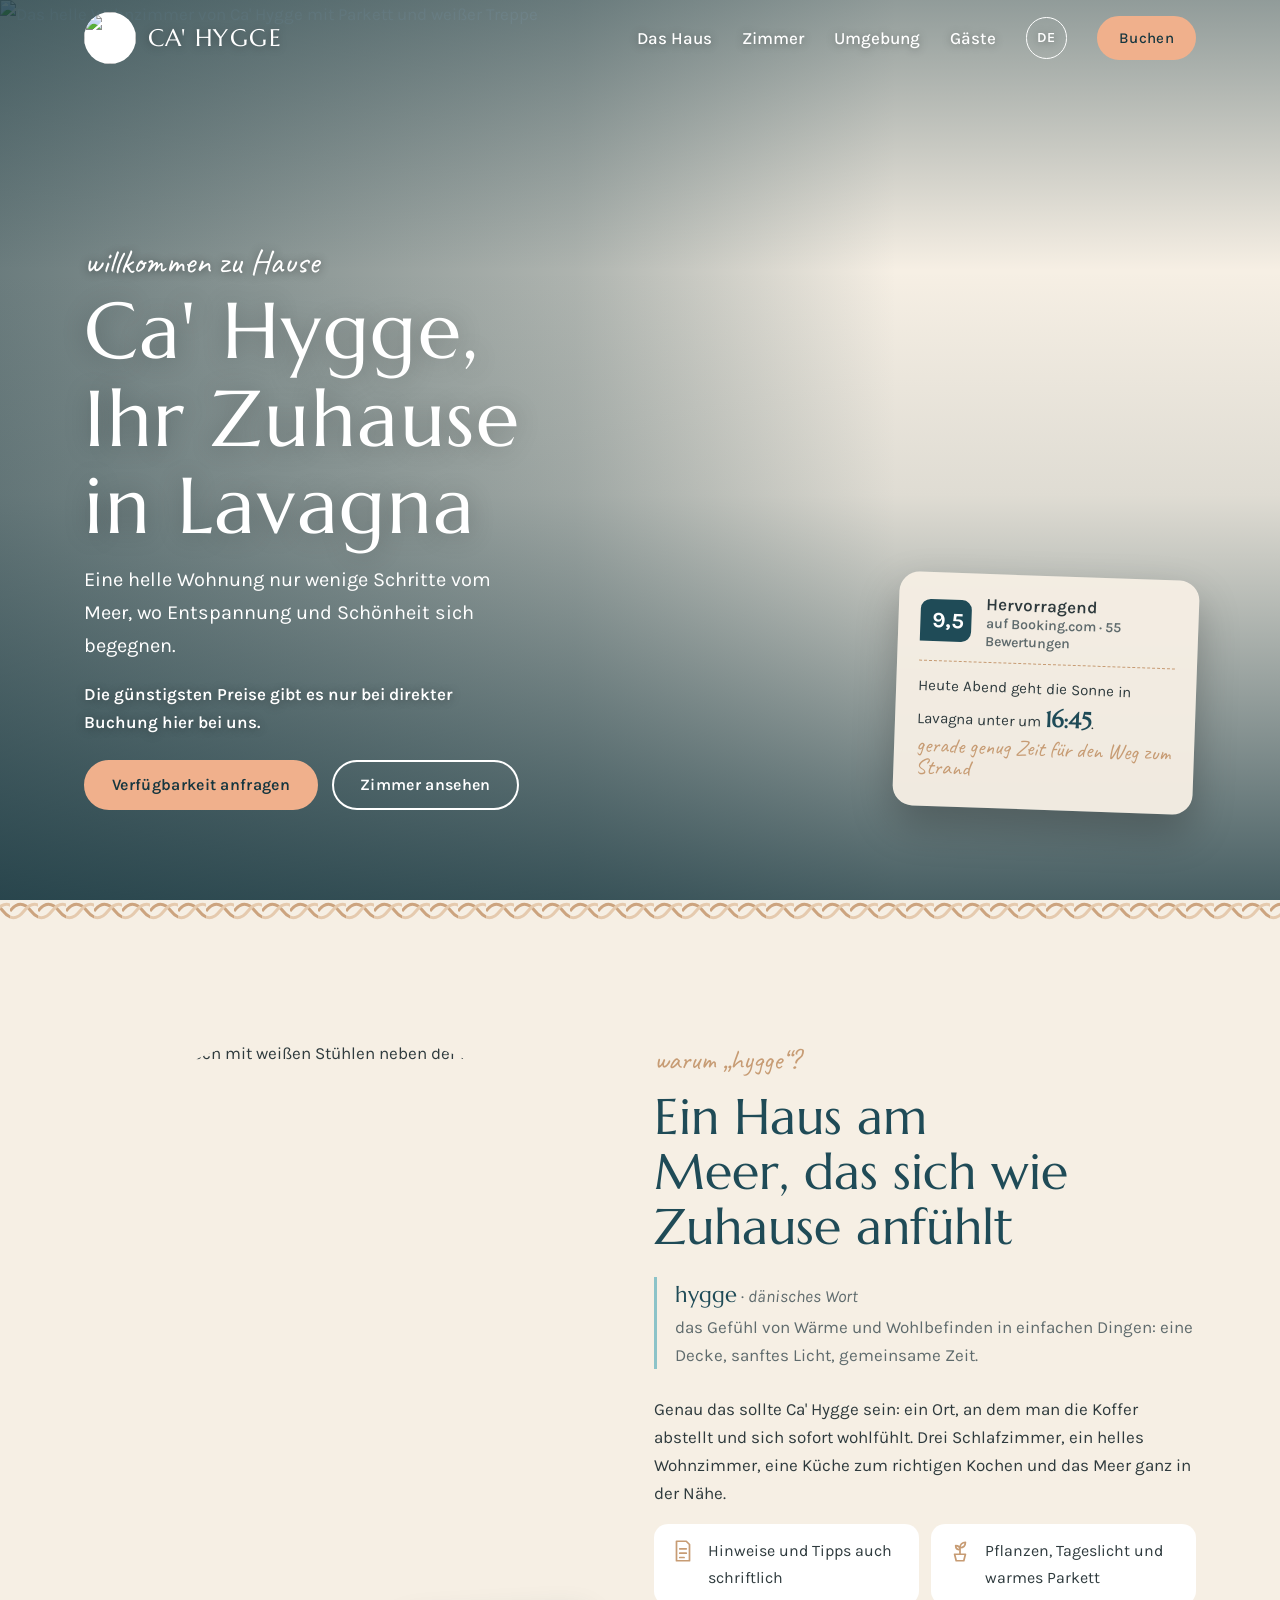
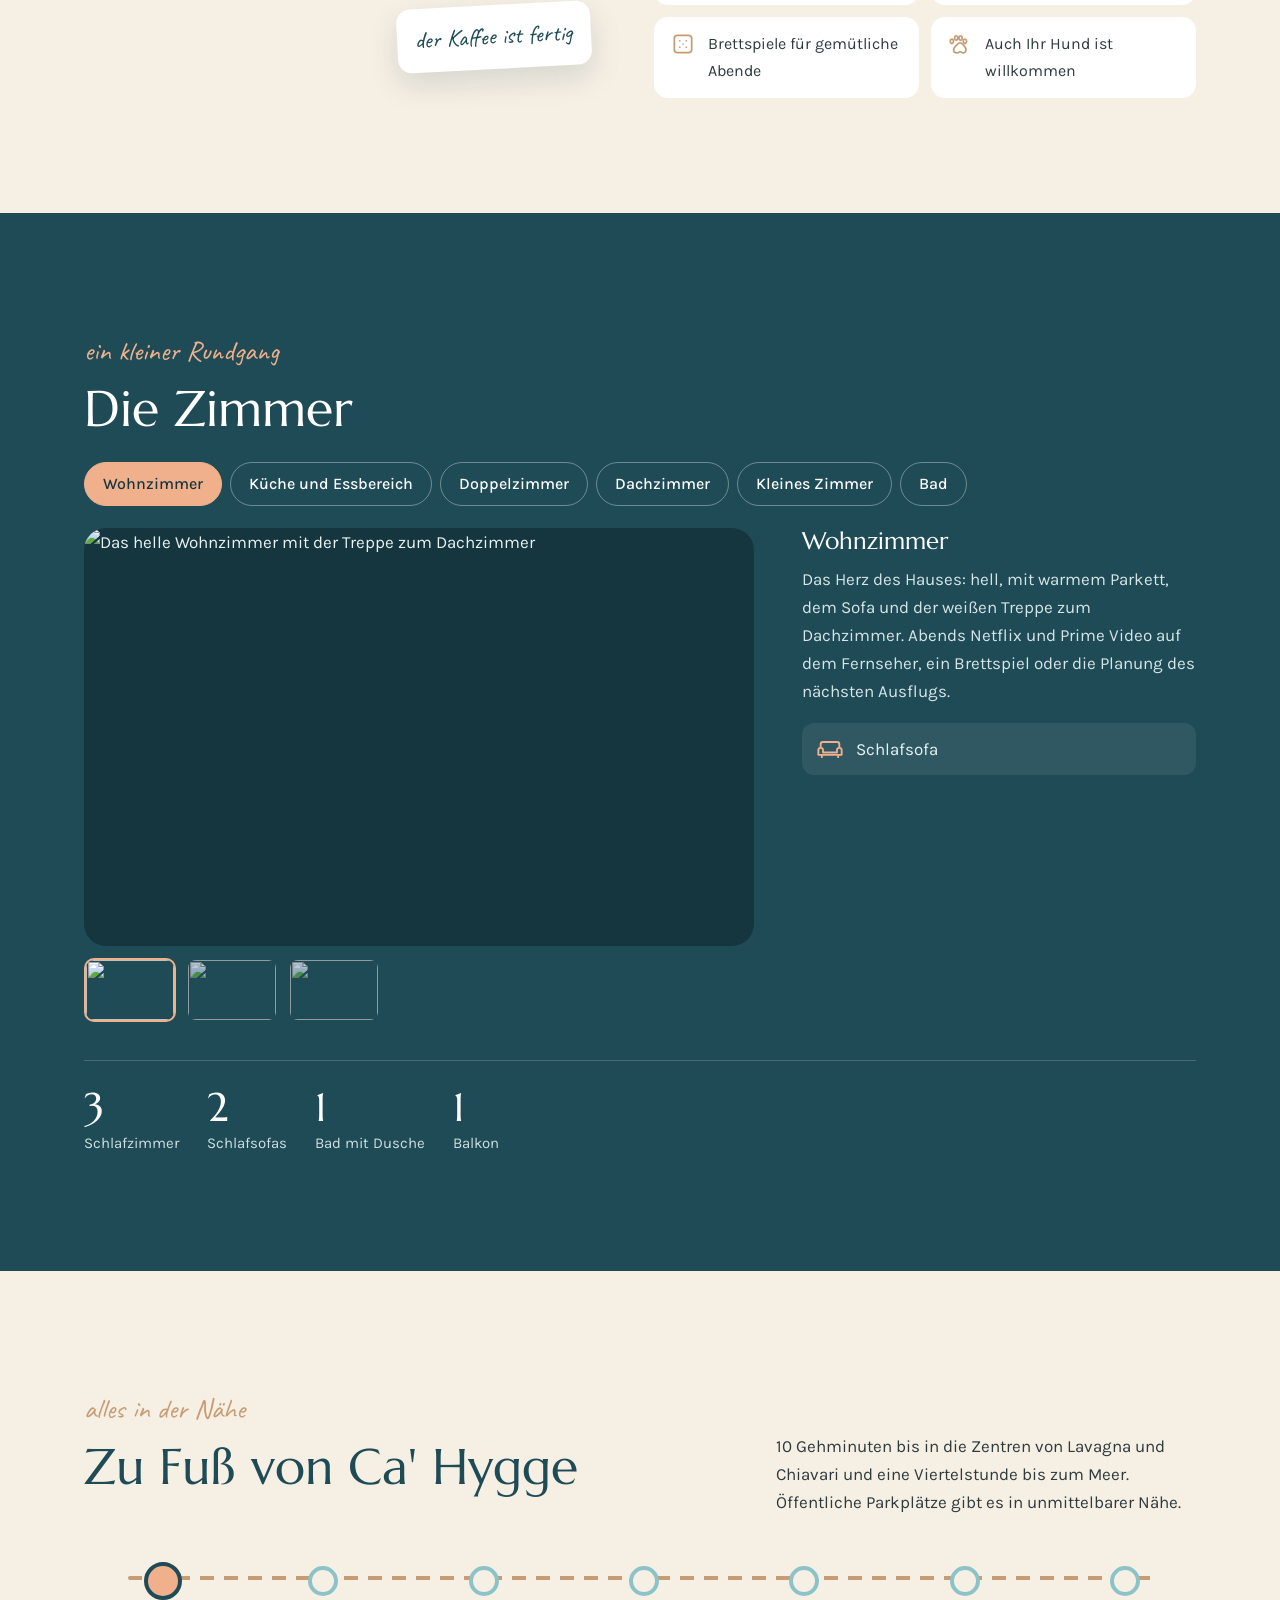
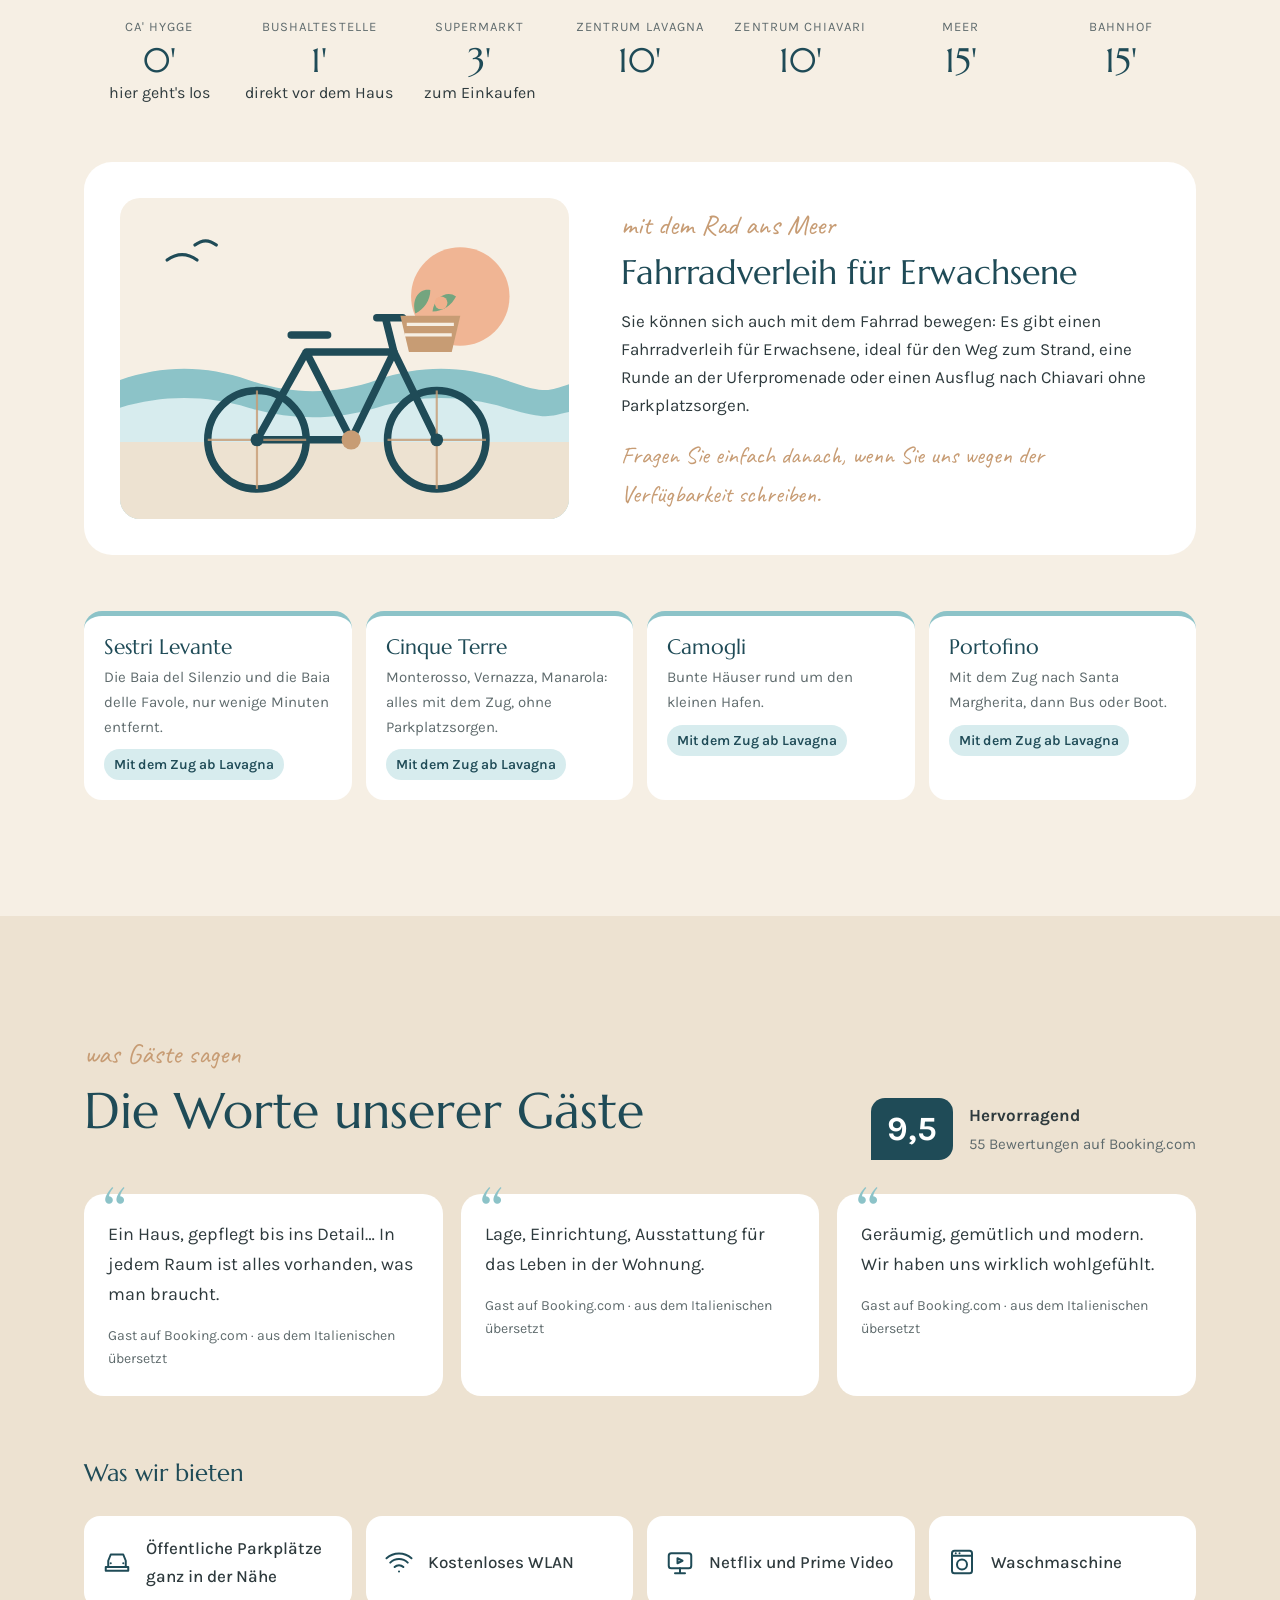
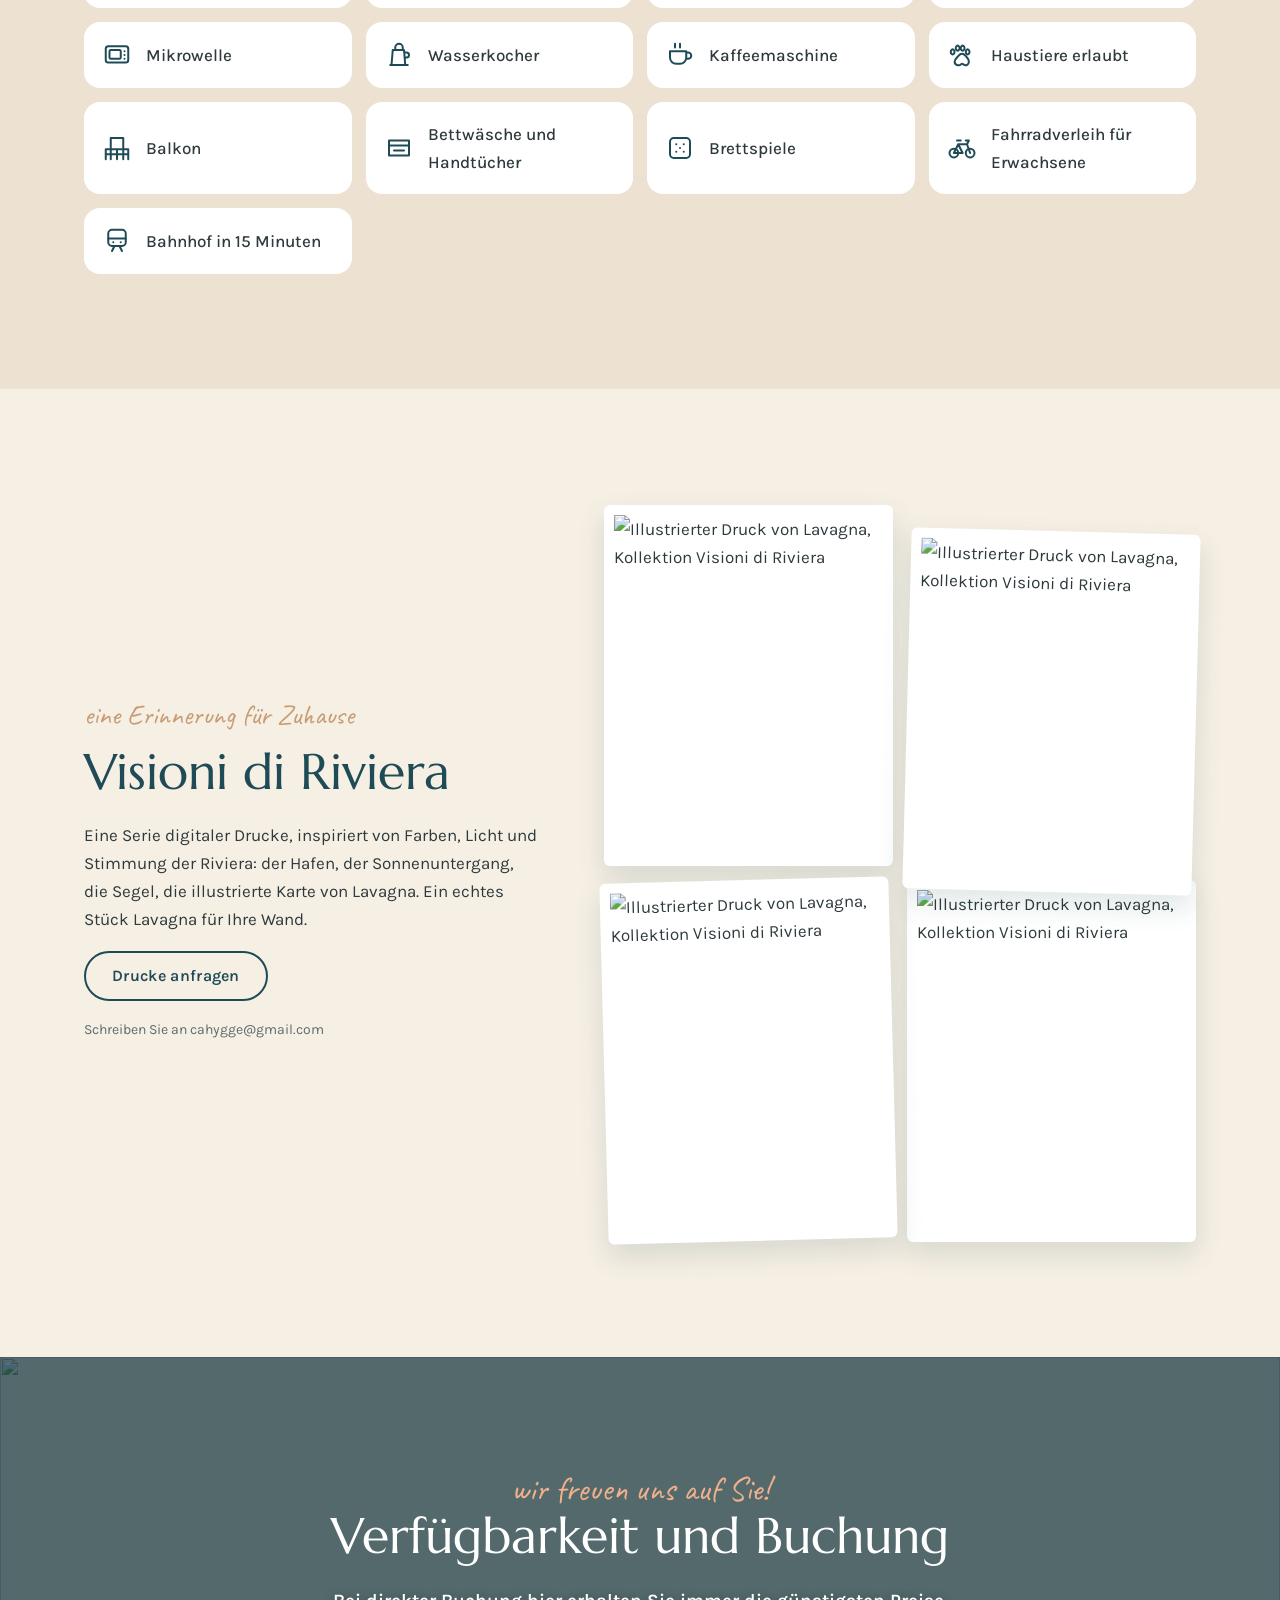
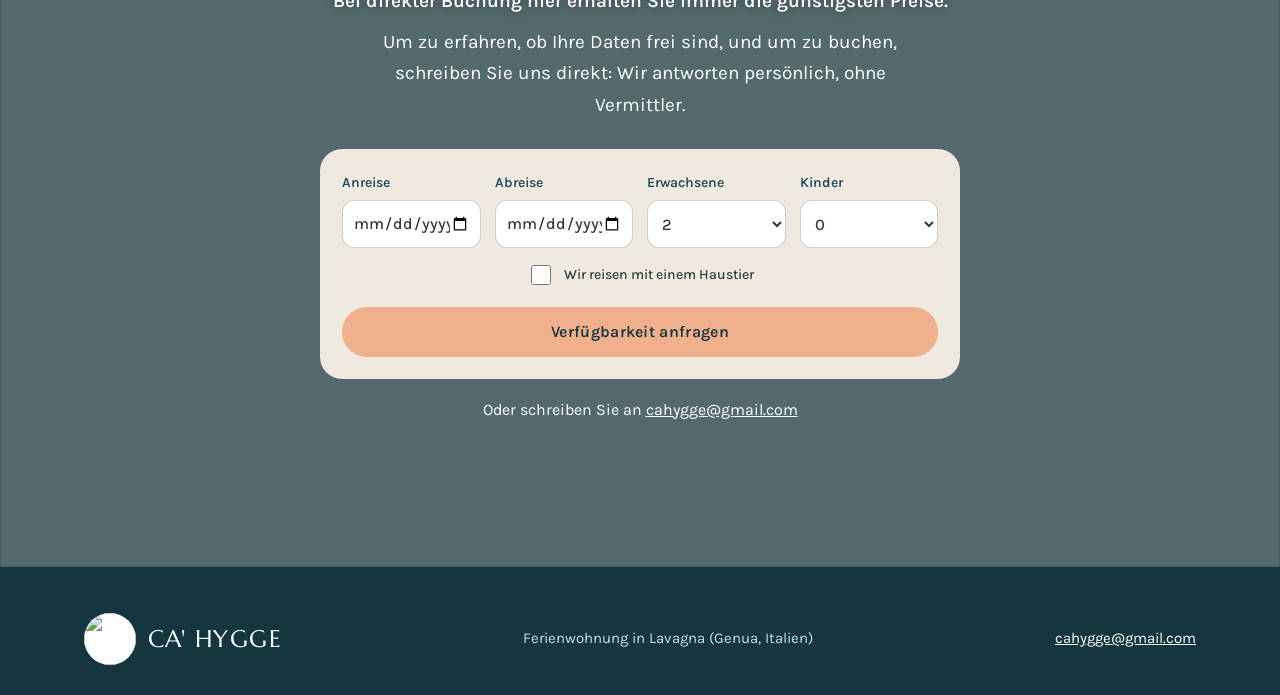
==== commit 9d212f8d: "Titolo servizi: Cosa offriamo Co-Authored-By: Claude Opus 5.5 <noreply@anthropic.com> Claude-Session" ====
--- a/de/index.html
+++ b/de/index.html
@@ -151,7 +151,7 @@
       <div class="punteggio"><b>9,5</b><div><strong>Hervorragend</strong><br><span style="color:var(--grigio);font-size:15px">55 Bewertungen auf Booking.com</span></div></div>
     </div>
     <div class="citazioni"><figure class="appare"><blockquote>Ein Haus, gepflegt bis ins Detail… In jedem Raum ist alles vorhanden, was man braucht.</blockquote><figcaption>Gast auf Booking.com · aus dem Italienischen übersetzt</figcaption></figure><figure class="appare"><blockquote>Lage, Einrichtung, Ausstattung für das Leben in der Wohnung.</blockquote><figcaption>Gast auf Booking.com · aus dem Italienischen übersetzt</figcaption></figure><figure class="appare"><blockquote>Geräumig, gemütlich und modern. Wir haben uns wirklich wohlgefühlt.</blockquote><figcaption>Gast auf Booking.com · aus dem Italienischen übersetzt</figcaption></figure></div>
-    <h3 style="margin-top:64px">Ausstattung</h3>
+    <h3 style="margin-top:64px">Was wir bieten</h3>
     <ul class="servizi"><li><svg viewBox="0 0 24 24" fill="none" stroke="currentColor" stroke-width="1.6" stroke-linecap="round" stroke-linejoin="round" aria-hidden="true"><path d="M5 16V11l2-5h10l2 5v5M3 16h18v3H3zM7 13h.01M17 13h.01"/></svg><span>Öffentliche Parkplätze ganz in der Nähe</span></li><li><svg viewBox="0 0 24 24" fill="none" stroke="currentColor" stroke-width="1.6" stroke-linecap="round" stroke-linejoin="round" aria-hidden="true"><path d="M2 9a15 15 0 0 1 20 0M5 12.5a10 10 0 0 1 14 0M8.5 16a5 5 0 0 1 7 0M12 19.5h.01"/></svg><span>Kostenloses WLAN</span></li><li><svg viewBox="0 0 24 24" fill="none" stroke="currentColor" stroke-width="1.6" stroke-linecap="round" stroke-linejoin="round" aria-hidden="true"><rect x="3" y="5" width="18" height="12" rx="2"/><path d="M8 21h8M12 17v4M10 9l4 2-4 2z"/></svg><span>Netflix und Prime Video</span></li><li><svg viewBox="0 0 24 24" fill="none" stroke="currentColor" stroke-width="1.6" stroke-linecap="round" stroke-linejoin="round" aria-hidden="true"><rect x="4" y="3" width="16" height="18" rx="2"/><path d="M4 7h16M7 5h.01M10 5h.01"/><circle cx="12" cy="14" r="4"/></svg><span>Waschmaschine</span></li><li><svg viewBox="0 0 24 24" fill="none" stroke="currentColor" stroke-width="1.6" stroke-linecap="round" stroke-linejoin="round" aria-hidden="true"><rect x="3" y="5" width="18" height="13" rx="2"/><rect x="6" y="8" width="9" height="7" rx="1"/><path d="M18 9h.01M18 12h.01M18 15h.01"/></svg><span>Mikrowelle</span></li><li><svg viewBox="0 0 24 24" fill="none" stroke="currentColor" stroke-width="1.6" stroke-linecap="round" stroke-linejoin="round" aria-hidden="true"><path d="M7 8h9l1 12H6zM16 10h2a2 2 0 0 1 0 4h-1.5M9 8V6a3 3 0 0 1 6 0v2M5 20h14"/></svg><span>Wasserkocher</span></li><li><svg viewBox="0 0 24 24" fill="none" stroke="currentColor" stroke-width="1.6" stroke-linecap="round" stroke-linejoin="round" aria-hidden="true"><path d="M4 9h13v5a5 5 0 0 1-5 5H9a5 5 0 0 1-5-5zM17 10h1.5a2.5 2.5 0 0 1 0 5H17M8 3v3M12 3v3"/></svg><span>Kaffeemaschine</span></li><li><svg viewBox="0 0 24 24" fill="none" stroke="currentColor" stroke-width="1.6" stroke-linecap="round" stroke-linejoin="round" aria-hidden="true"><path d="M8 14c-2 2-3 5 0 6s3-1 4-1 2 2 4 1 2-4 0-6-2-3-4-3-2 1-4 3zM6 9.5a1.5 2 0 1 0 0 .01M10 6.5a1.5 2 0 1 0 0 .01M14 6.5a1.5 2 0 1 0 0 .01M18 9.5a1.5 2 0 1 0 0 .01"/></svg><span>Haustiere erlaubt</span></li><li><svg viewBox="0 0 24 24" fill="none" stroke="currentColor" stroke-width="1.6" stroke-linecap="round" stroke-linejoin="round" aria-hidden="true"><path d="M3 21V13h18v8M3 17h18M7 13v8M12 13v8M17 13v8M7 13V4h10v9"/></svg><span>Balkon</span></li><li><svg viewBox="0 0 24 24" fill="none" stroke="currentColor" stroke-width="1.6" stroke-linecap="round" stroke-linejoin="round" aria-hidden="true"><path d="M4 6h16v4H4zM4 10v8h16v-8M8 14h8"/></svg><span>Bettwäsche und Handtücher</span></li><li><svg viewBox="0 0 24 24" fill="none" stroke="currentColor" stroke-width="1.6" stroke-linecap="round" stroke-linejoin="round" aria-hidden="true"><rect x="4" y="4" width="16" height="16" rx="3"/><path d="M9 9h.01M15 9h.01M12 12h.01M9 15h.01M15 15h.01"/></svg><span>Brettspiele</span></li><li><svg viewBox="0 0 24 24" fill="none" stroke="currentColor" stroke-width="1.6" stroke-linecap="round" stroke-linejoin="round" aria-hidden="true"><circle cx="5.5" cy="16" r="3.5"/><circle cx="18.5" cy="16" r="3.5"/><path d="M5.5 16 9 9h7l2.5 7M9 9l3.5 7h-7M15 6h2.5l-1.5 3M8 6h3"/></svg><span>Fahrradverleih für Erwachsene</span></li><li><svg viewBox="0 0 24 24" fill="none" stroke="currentColor" stroke-width="1.6" stroke-linecap="round" stroke-linejoin="round" aria-hidden="true"><rect x="5" y="3" width="14" height="13" rx="3"/><path d="M5 10h14M9 13h.01M15 13h.01M8 20l2-4M16 20l-2-4"/></svg><span>Bahnhof in 15 Minuten</span></li></ul>
   </div>
 </section>
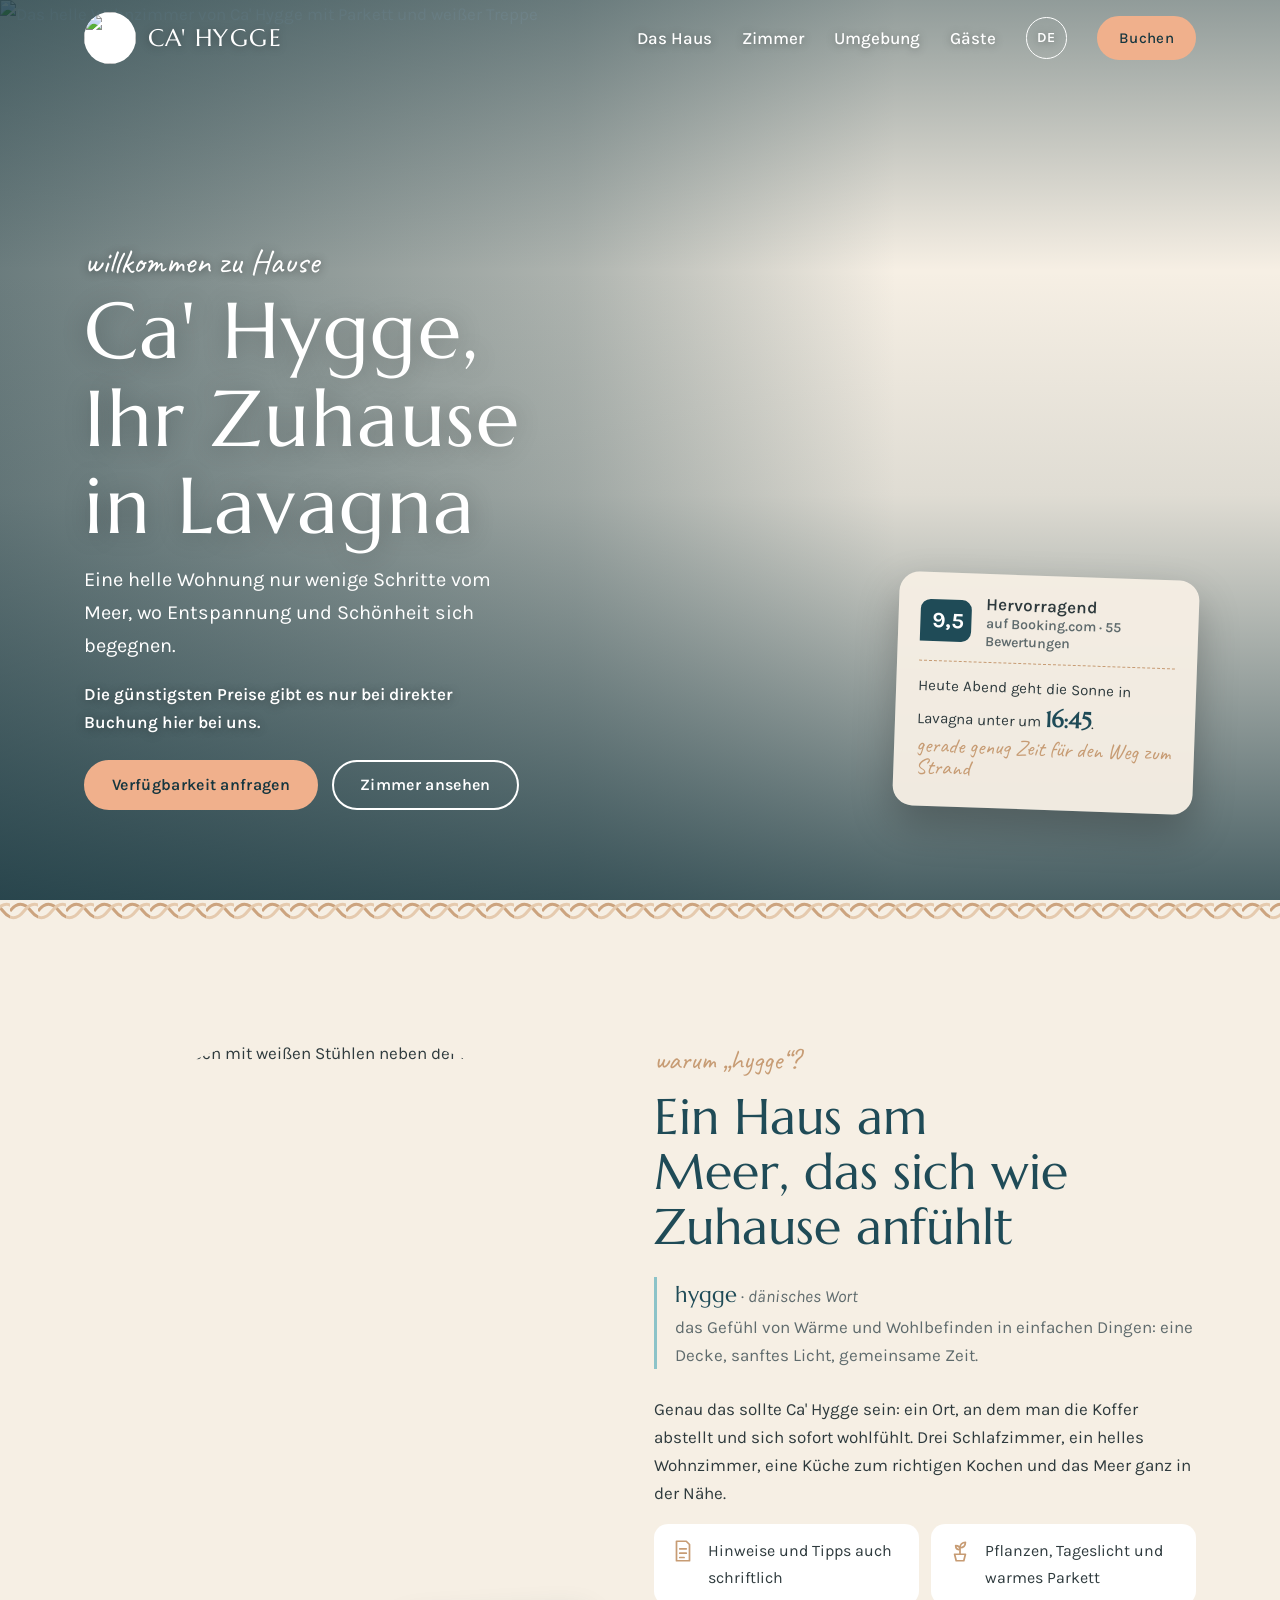
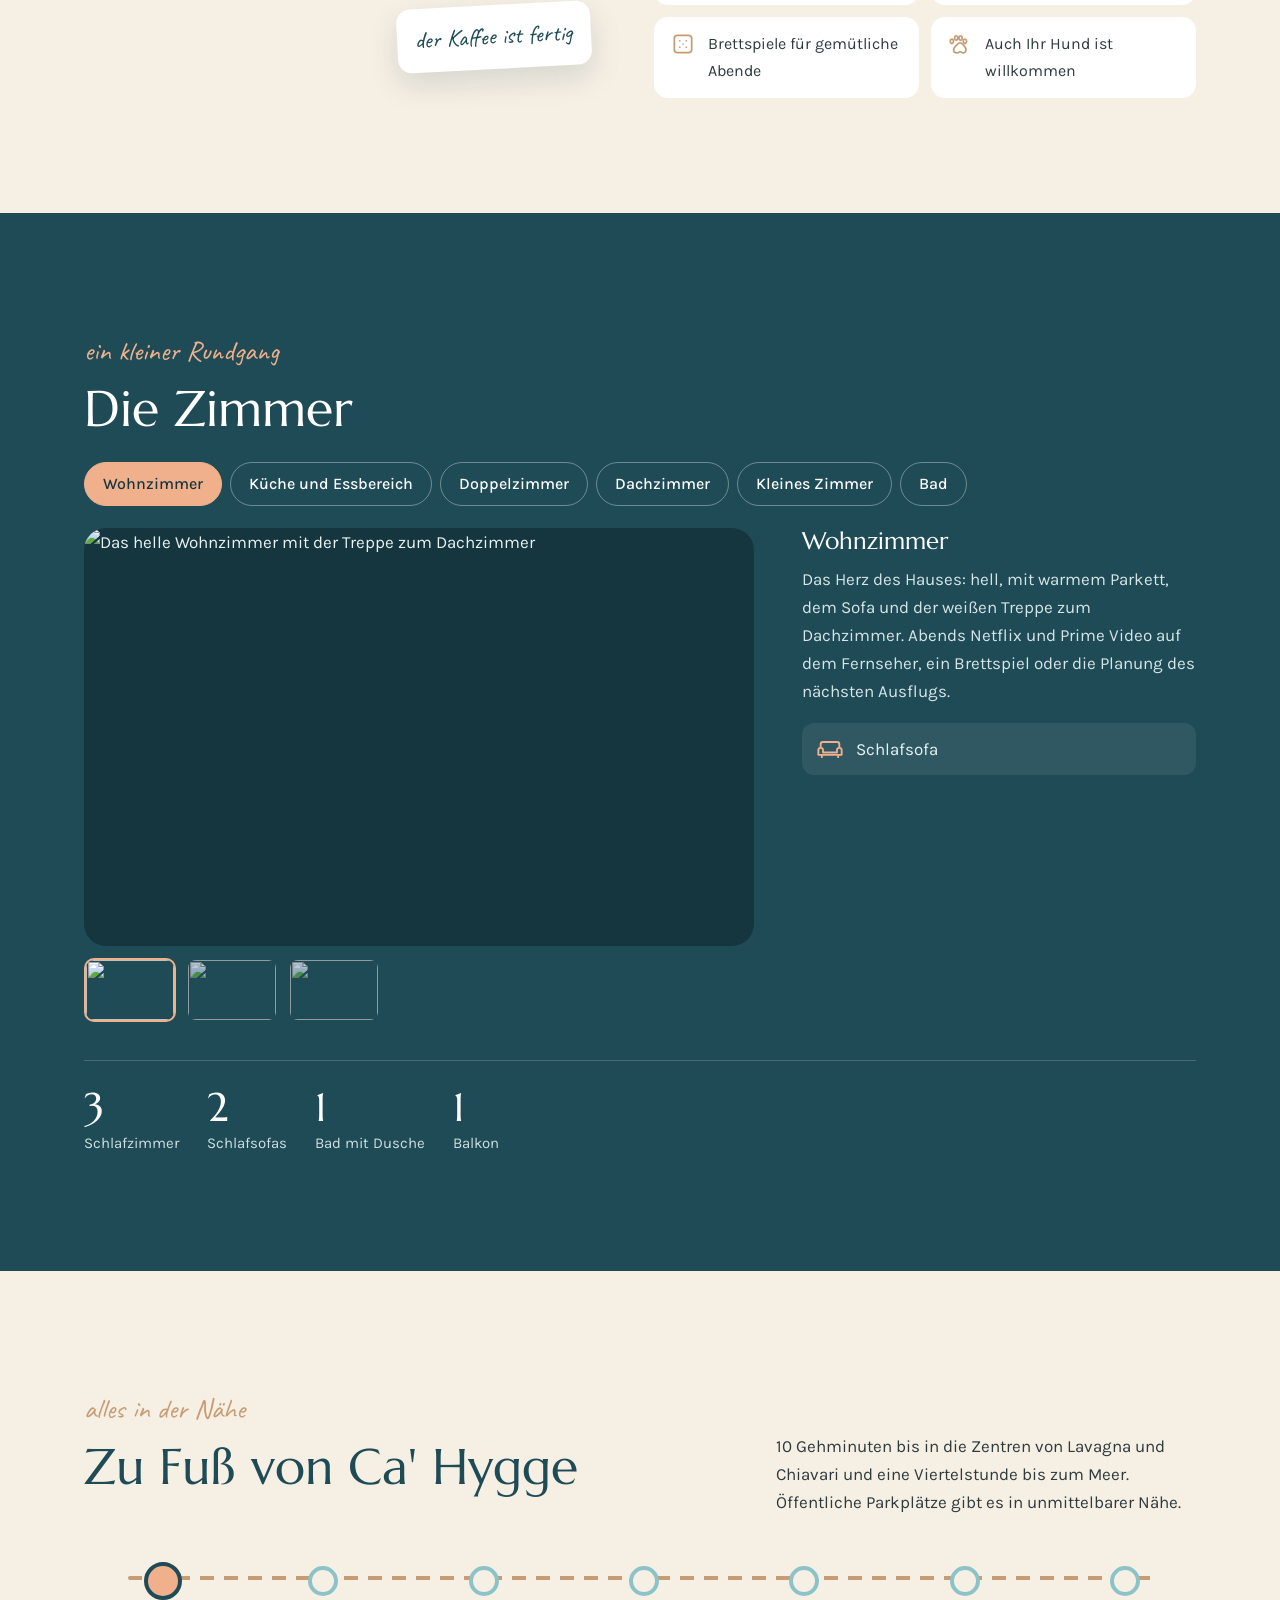
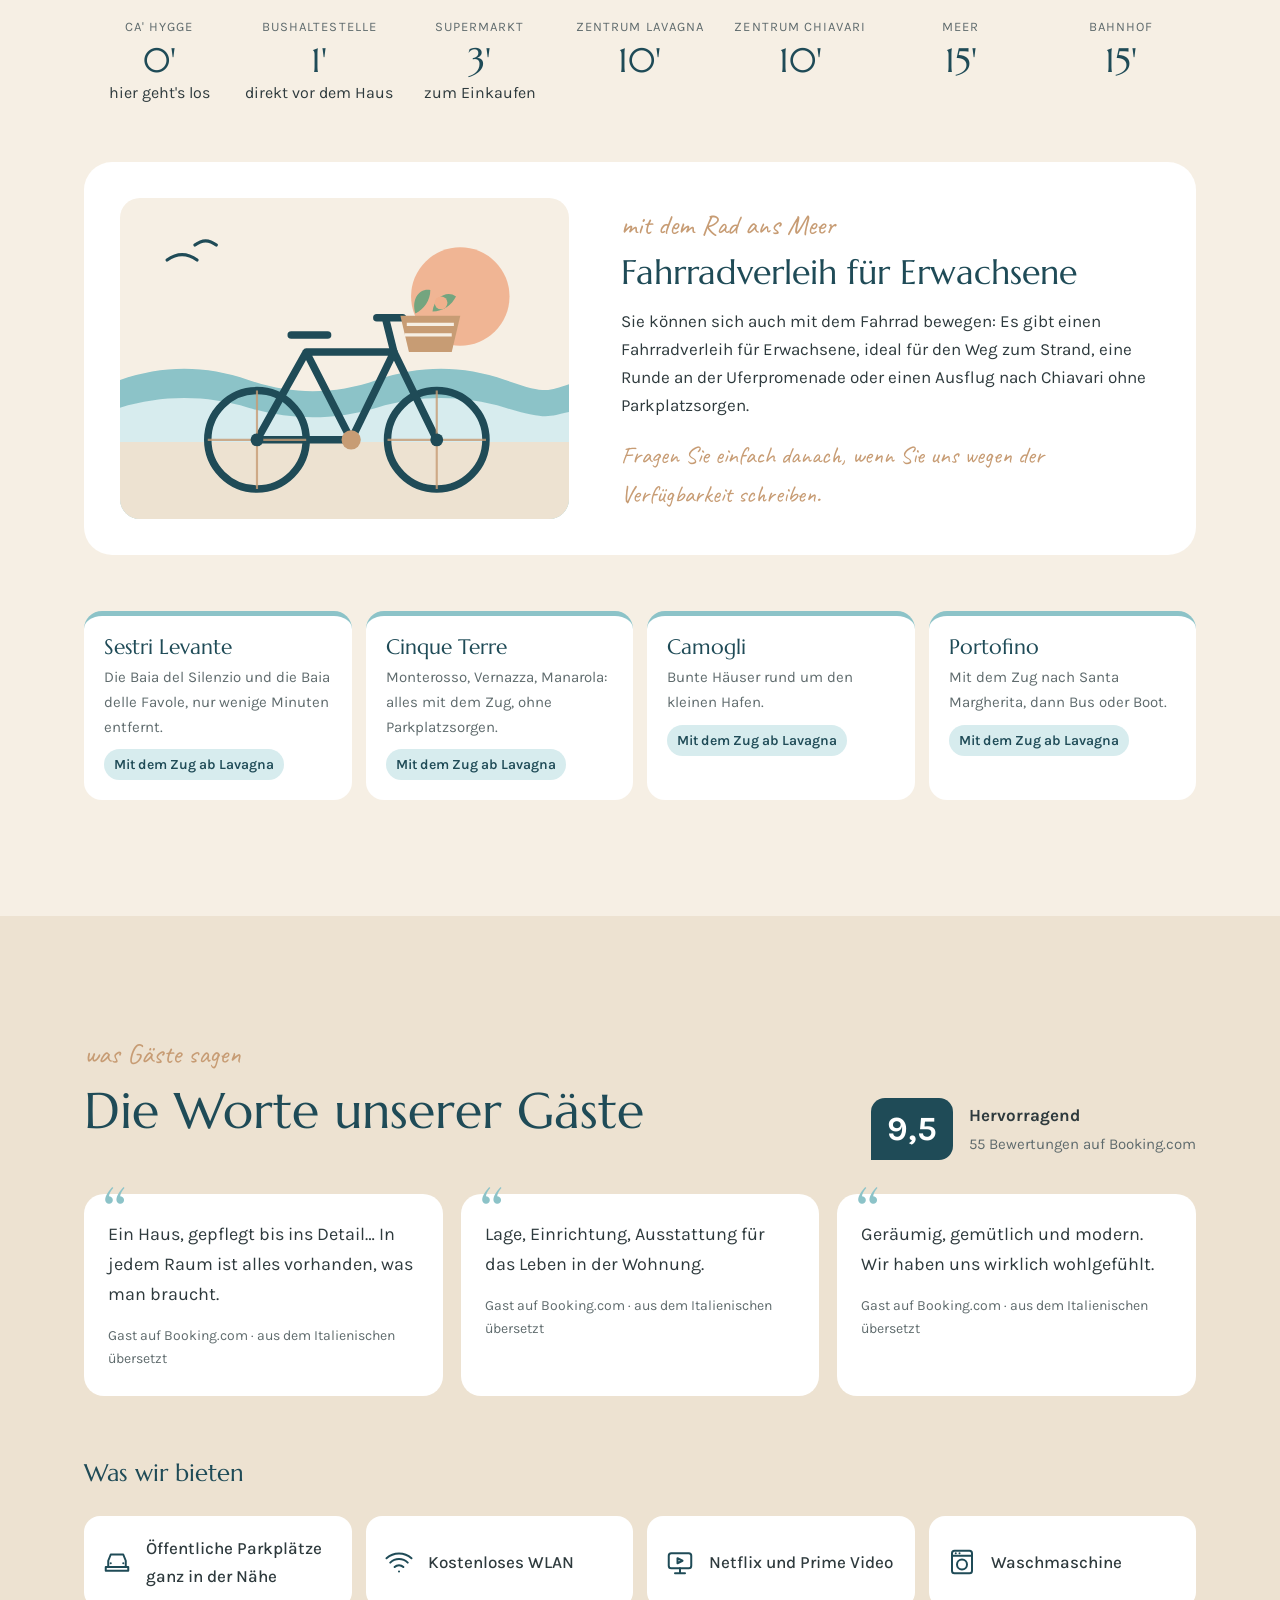
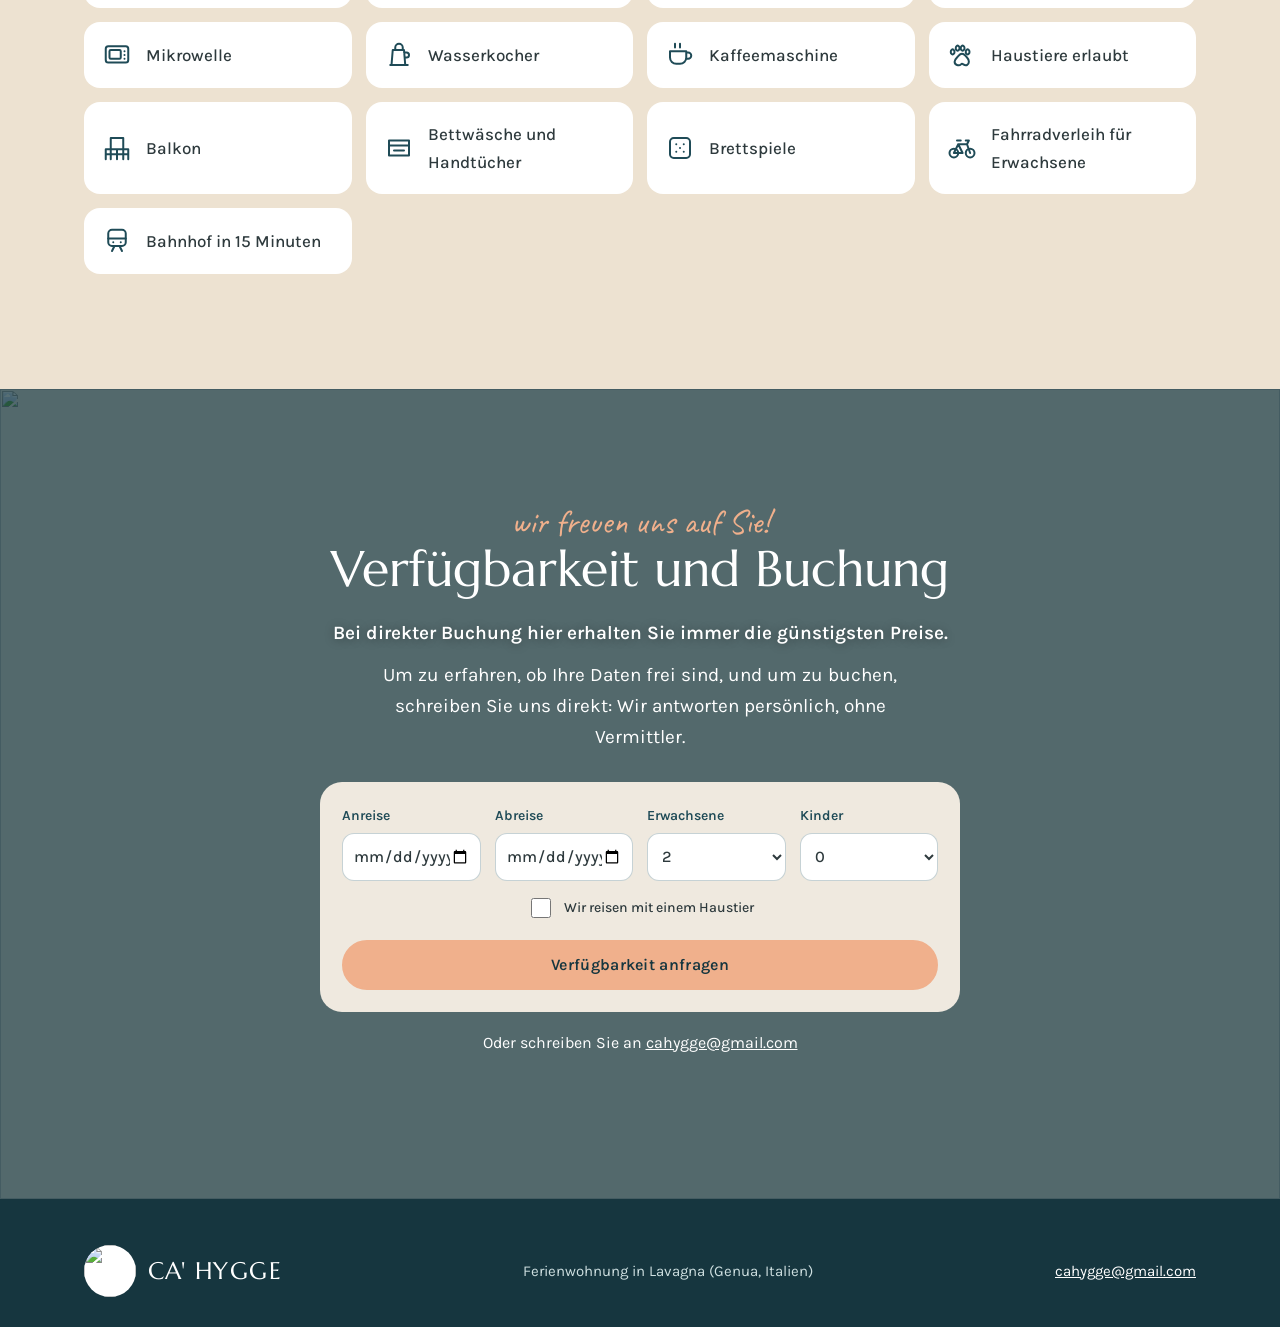
==== commit c947994a: "Tolta la sezione delle stampe Co-Authored-By: Claude Opus 5.5 <noreply@anthropic.com> Claude-Session" ====
--- a/de/index.html
+++ b/de/index.html
@@ -156,19 +156,6 @@
   </div>
 </section>
 
-<section class="band">
-  <div class="wrap stampe">
-    <div class="appare">
-      <span class="occhiello">eine Erinnerung für Zuhause</span>
-      <h2>Visioni di Riviera</h2>
-      <p>Eine Serie digitaler Drucke, inspiriert von Farben, Licht und Stimmung der Riviera: der Hafen, der Sonnenuntergang, die Segel, die illustrierte Karte von Lavagna. Ein echtes Stück Lavagna für Ihre Wand.</p>
-      <p><a class="btn chiaro" href="mailto:cahygge@gmail.com?subject=Drucke%20Visioni%20di%20Riviera">Drucke anfragen</a></p>
-      <p style="font-size:14px;color:var(--grigio)">Schreiben Sie an cahygge@gmail.com</p>
-    </div>
-    <div class="quadri appare"><img src="https://static.wixstatic.com/media/edddbc_96453811213c4c339860fdc627a31bcb~mv2.png/v1/fit/w_1600,h_1600,q_85/cahygge.png" srcset="https://static.wixstatic.com/media/edddbc_96453811213c4c339860fdc627a31bcb~mv2.png/v1/fit/w_640,h_640,q_85/cahygge.png 640w, https://static.wixstatic.com/media/edddbc_96453811213c4c339860fdc627a31bcb~mv2.png/v1/fit/w_1000,h_1000,q_85/cahygge.png 1000w, https://static.wixstatic.com/media/edddbc_96453811213c4c339860fdc627a31bcb~mv2.png/v1/fit/w_1600,h_1600,q_85/cahygge.png 1600w, https://static.wixstatic.com/media/edddbc_96453811213c4c339860fdc627a31bcb~mv2.png/v1/fit/w_2400,h_2400,q_85/cahygge.png 2400w" sizes="(max-width:820px) 45vw, 20vw" alt="Illustrierter Druck von Lavagna, Kollektion Visioni di Riviera" loading="lazy" decoding="async"><img src="https://static.wixstatic.com/media/edddbc_08d2715b3a934c88a73bb23b8b44f724~mv2.png/v1/fit/w_1600,h_1600,q_85/cahygge.png" srcset="https://static.wixstatic.com/media/edddbc_08d2715b3a934c88a73bb23b8b44f724~mv2.png/v1/fit/w_640,h_640,q_85/cahygge.png 640w, https://static.wixstatic.com/media/edddbc_08d2715b3a934c88a73bb23b8b44f724~mv2.png/v1/fit/w_1000,h_1000,q_85/cahygge.png 1000w, https://static.wixstatic.com/media/edddbc_08d2715b3a934c88a73bb23b8b44f724~mv2.png/v1/fit/w_1600,h_1600,q_85/cahygge.png 1600w, https://static.wixstatic.com/media/edddbc_08d2715b3a934c88a73bb23b8b44f724~mv2.png/v1/fit/w_2400,h_2400,q_85/cahygge.png 2400w" sizes="(max-width:820px) 45vw, 20vw" alt="Illustrierter Druck von Lavagna, Kollektion Visioni di Riviera" loading="lazy" decoding="async"><img src="https://static.wixstatic.com/media/edddbc_fbb45c9a8ed44872a9a31055bca9c958~mv2.png/v1/fit/w_1600,h_1600,q_85/cahygge.png" srcset="https://static.wixstatic.com/media/edddbc_fbb45c9a8ed44872a9a31055bca9c958~mv2.png/v1/fit/w_640,h_640,q_85/cahygge.png 640w, https://static.wixstatic.com/media/edddbc_fbb45c9a8ed44872a9a31055bca9c958~mv2.png/v1/fit/w_1000,h_1000,q_85/cahygge.png 1000w, https://static.wixstatic.com/media/edddbc_fbb45c9a8ed44872a9a31055bca9c958~mv2.png/v1/fit/w_1600,h_1600,q_85/cahygge.png 1600w, https://static.wixstatic.com/media/edddbc_fbb45c9a8ed44872a9a31055bca9c958~mv2.png/v1/fit/w_2400,h_2400,q_85/cahygge.png 2400w" sizes="(max-width:820px) 45vw, 20vw" alt="Illustrierter Druck von Lavagna, Kollektion Visioni di Riviera" loading="lazy" decoding="async"><img src="https://static.wixstatic.com/media/edddbc_4211c9fc650b44938e92d3f520bab17c~mv2.jpg/v1/fit/w_1600,h_1600,q_85/cahygge.jpg" srcset="https://static.wixstatic.com/media/edddbc_4211c9fc650b44938e92d3f520bab17c~mv2.jpg/v1/fit/w_640,h_640,q_85/cahygge.jpg 640w, https://static.wixstatic.com/media/edddbc_4211c9fc650b44938e92d3f520bab17c~mv2.jpg/v1/fit/w_1000,h_1000,q_85/cahygge.jpg 1000w, https://static.wixstatic.com/media/edddbc_4211c9fc650b44938e92d3f520bab17c~mv2.jpg/v1/fit/w_1600,h_1600,q_85/cahygge.jpg 1600w, https://static.wixstatic.com/media/edddbc_4211c9fc650b44938e92d3f520bab17c~mv2.jpg/v1/fit/w_2400,h_2400,q_85/cahygge.jpg 2400w" sizes="(max-width:820px) 45vw, 20vw" alt="Illustrierter Druck von Lavagna, Kollektion Visioni di Riviera" loading="lazy" decoding="async"></div>
-  </div>
-</section>
-
 <section class="band prenota" id="prenota">
   <img src="https://static.wixstatic.com/media/edddbc_1793146089aa4642b812ef6236527ca8~mv2.jpg/v1/fit/w_1600,h_1600,q_85/cahygge.jpg" srcset="https://static.wixstatic.com/media/edddbc_1793146089aa4642b812ef6236527ca8~mv2.jpg/v1/fit/w_640,h_640,q_85/cahygge.jpg 640w, https://static.wixstatic.com/media/edddbc_1793146089aa4642b812ef6236527ca8~mv2.jpg/v1/fit/w_1000,h_1000,q_85/cahygge.jpg 1000w, https://static.wixstatic.com/media/edddbc_1793146089aa4642b812ef6236527ca8~mv2.jpg/v1/fit/w_1600,h_1600,q_85/cahygge.jpg 1600w, https://static.wixstatic.com/media/edddbc_1793146089aa4642b812ef6236527ca8~mv2.jpg/v1/fit/w_2400,h_2400,q_85/cahygge.jpg 2400w" sizes="100vw" alt="" loading="lazy" decoding="async">
   <div class="wrap">
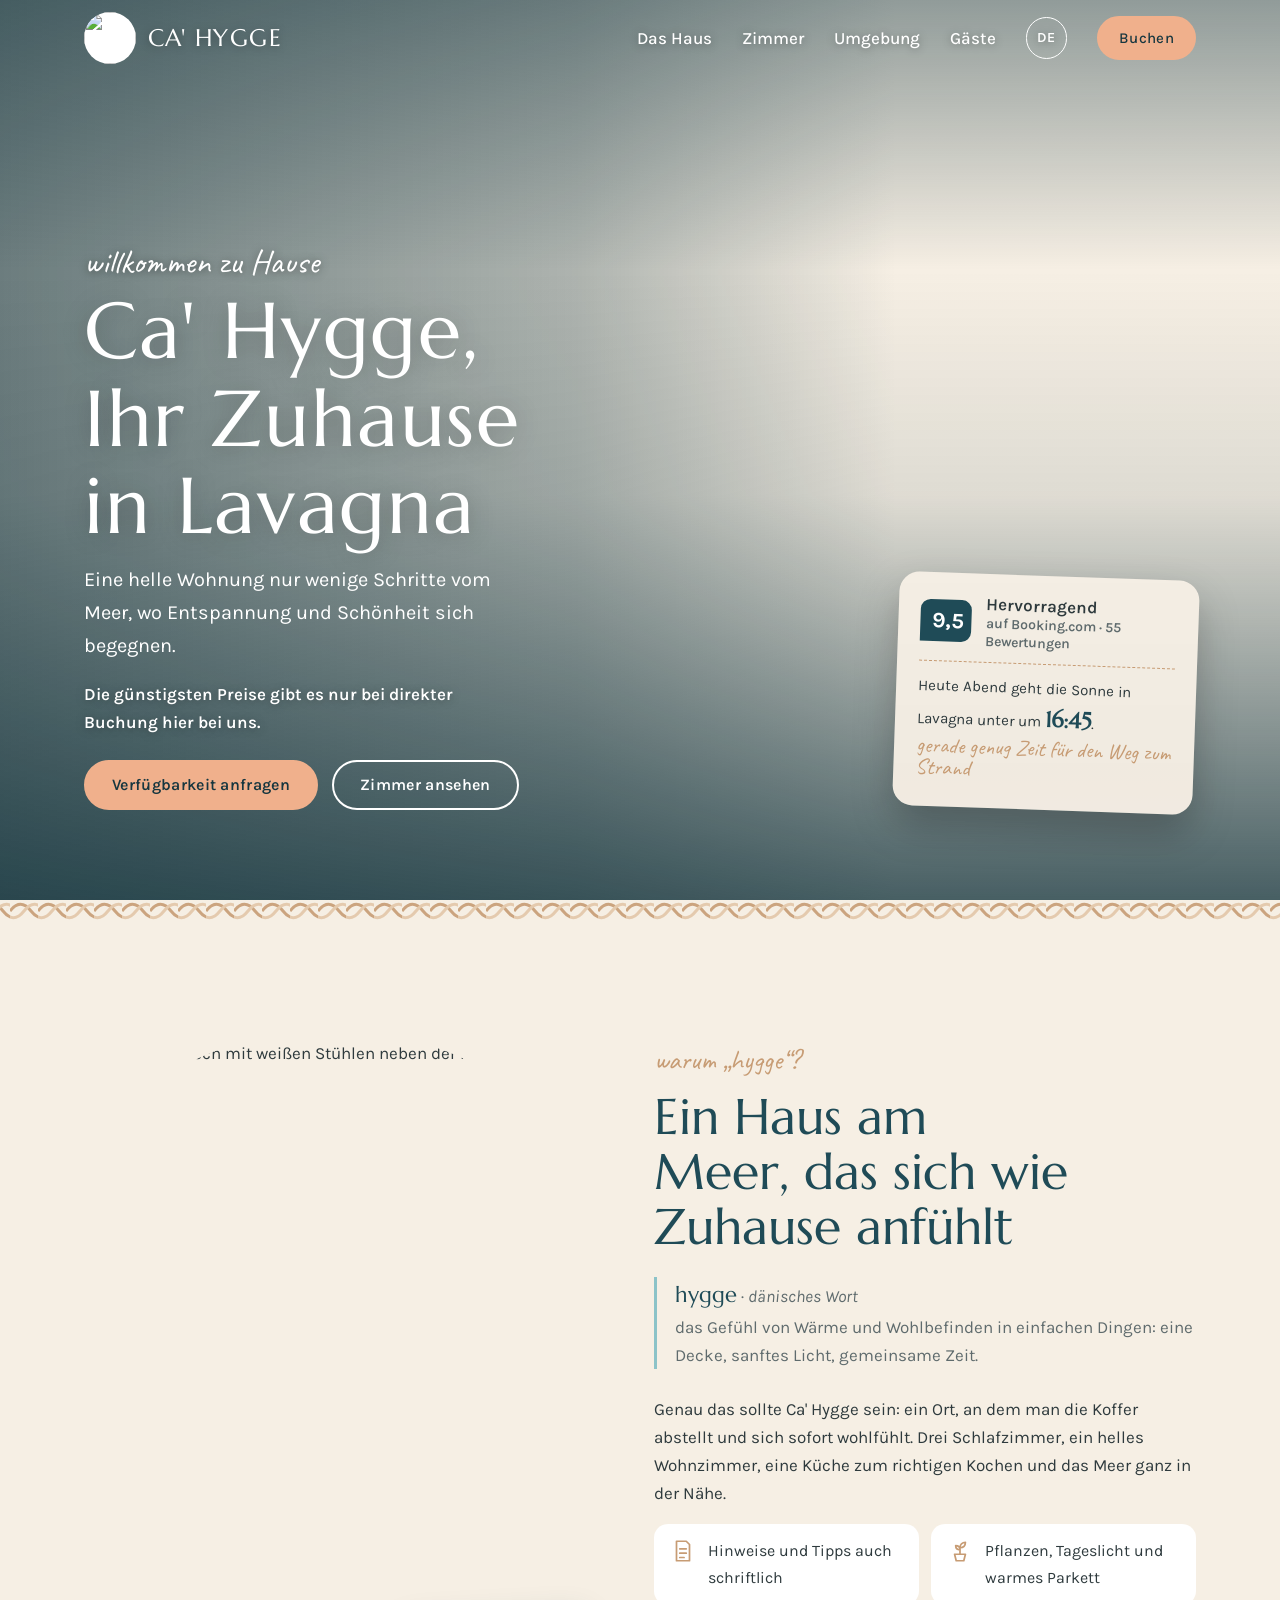
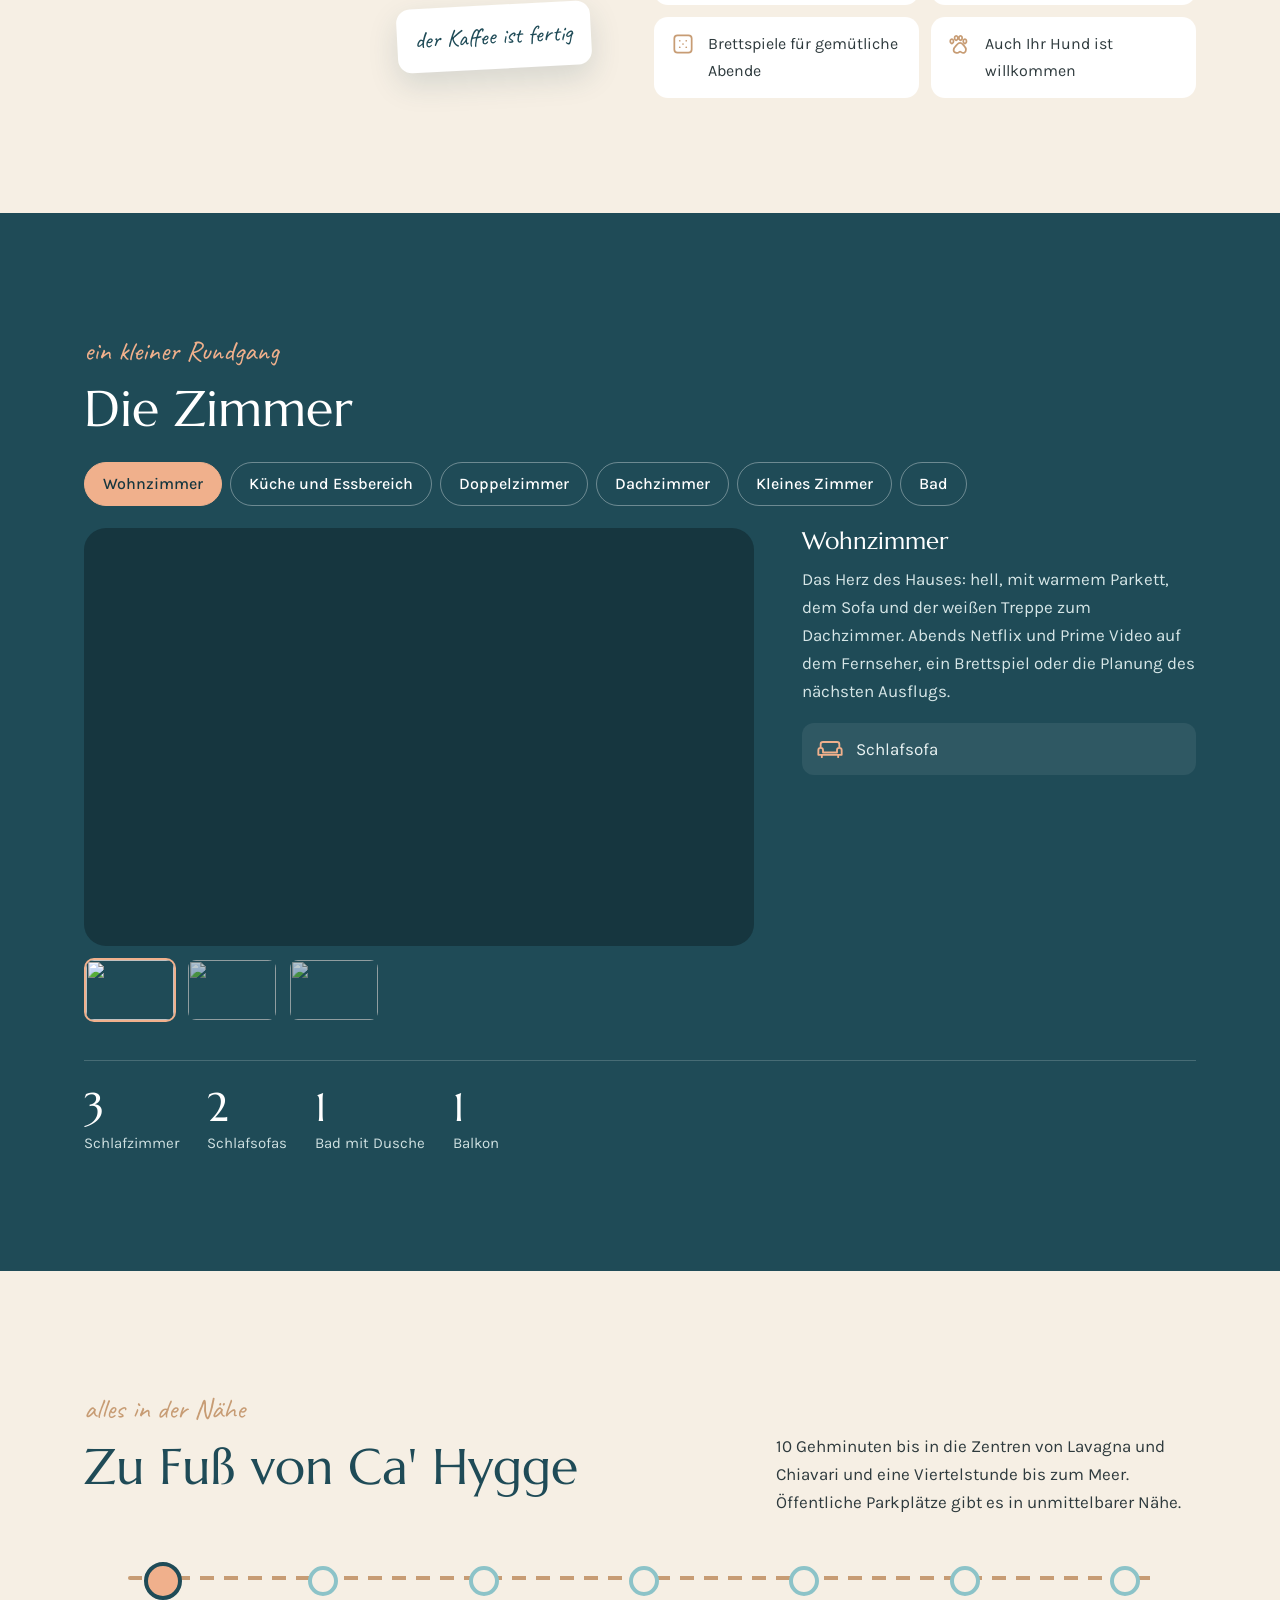
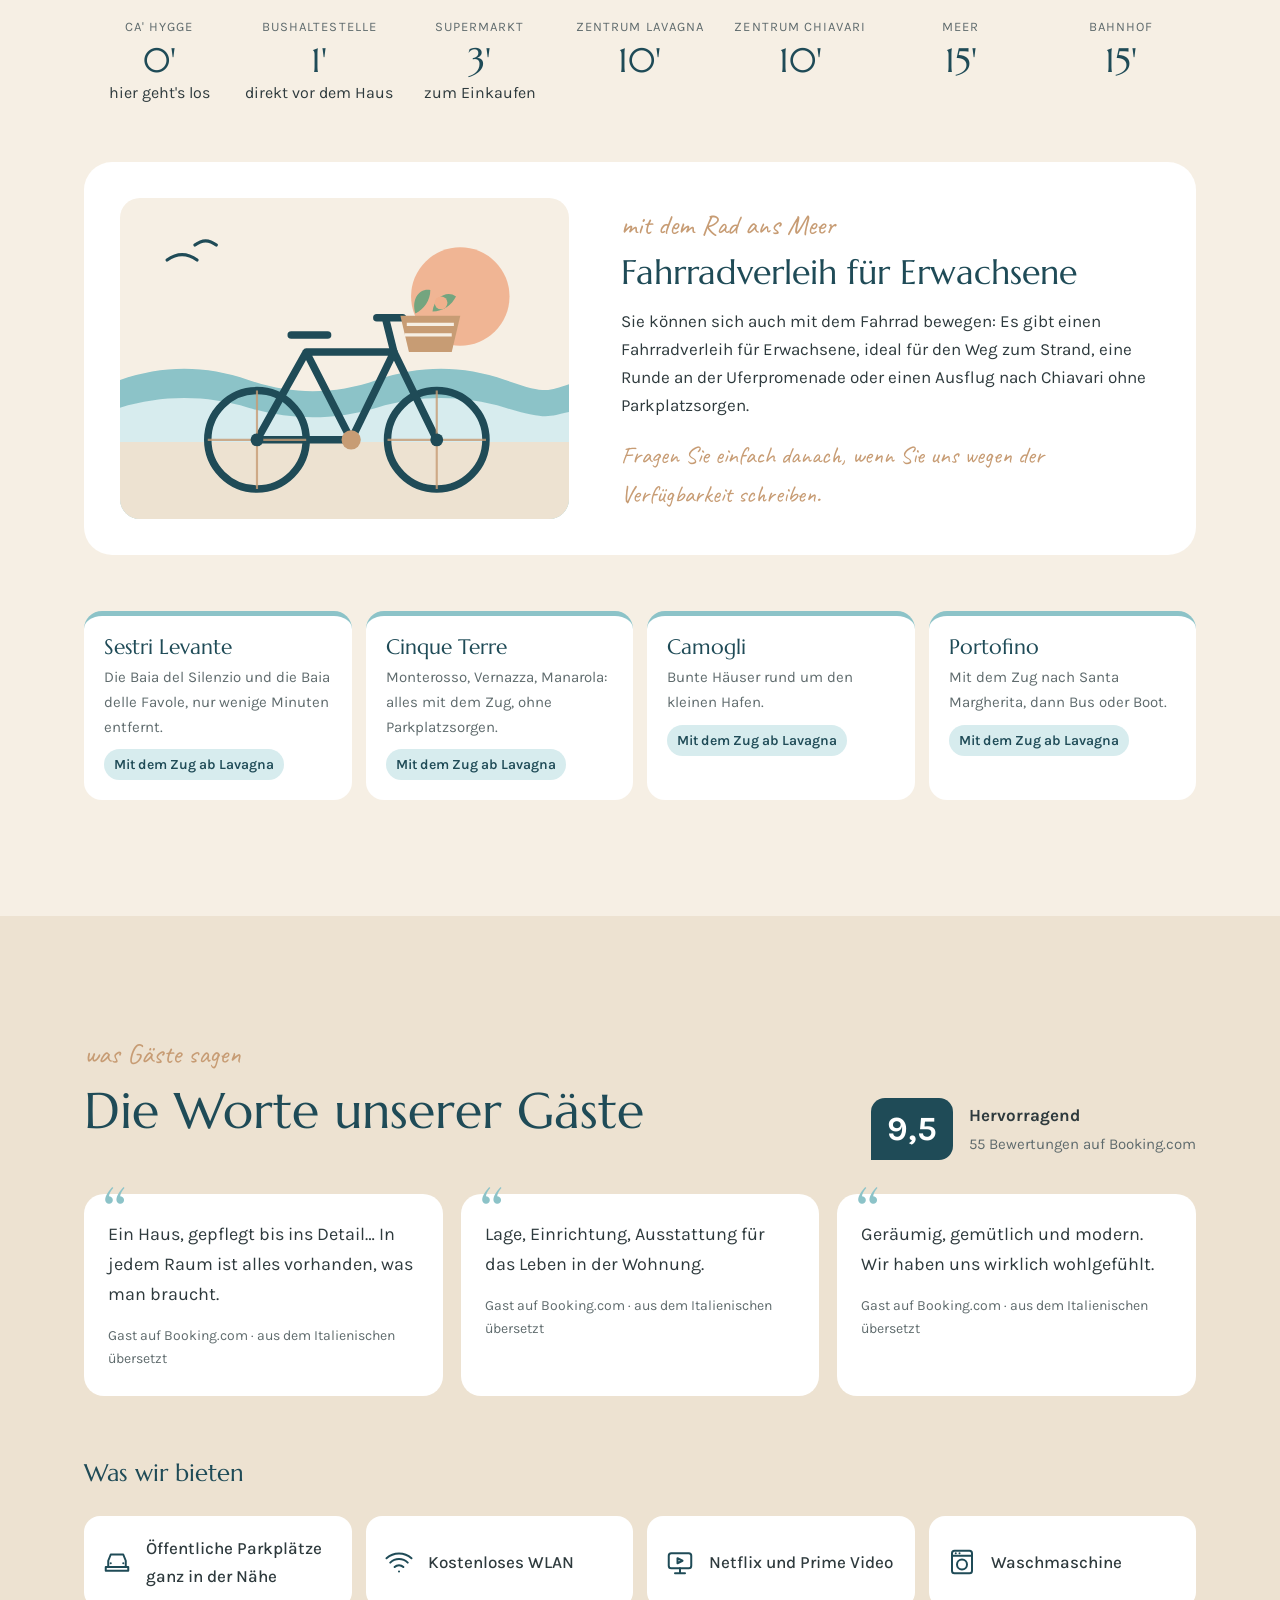
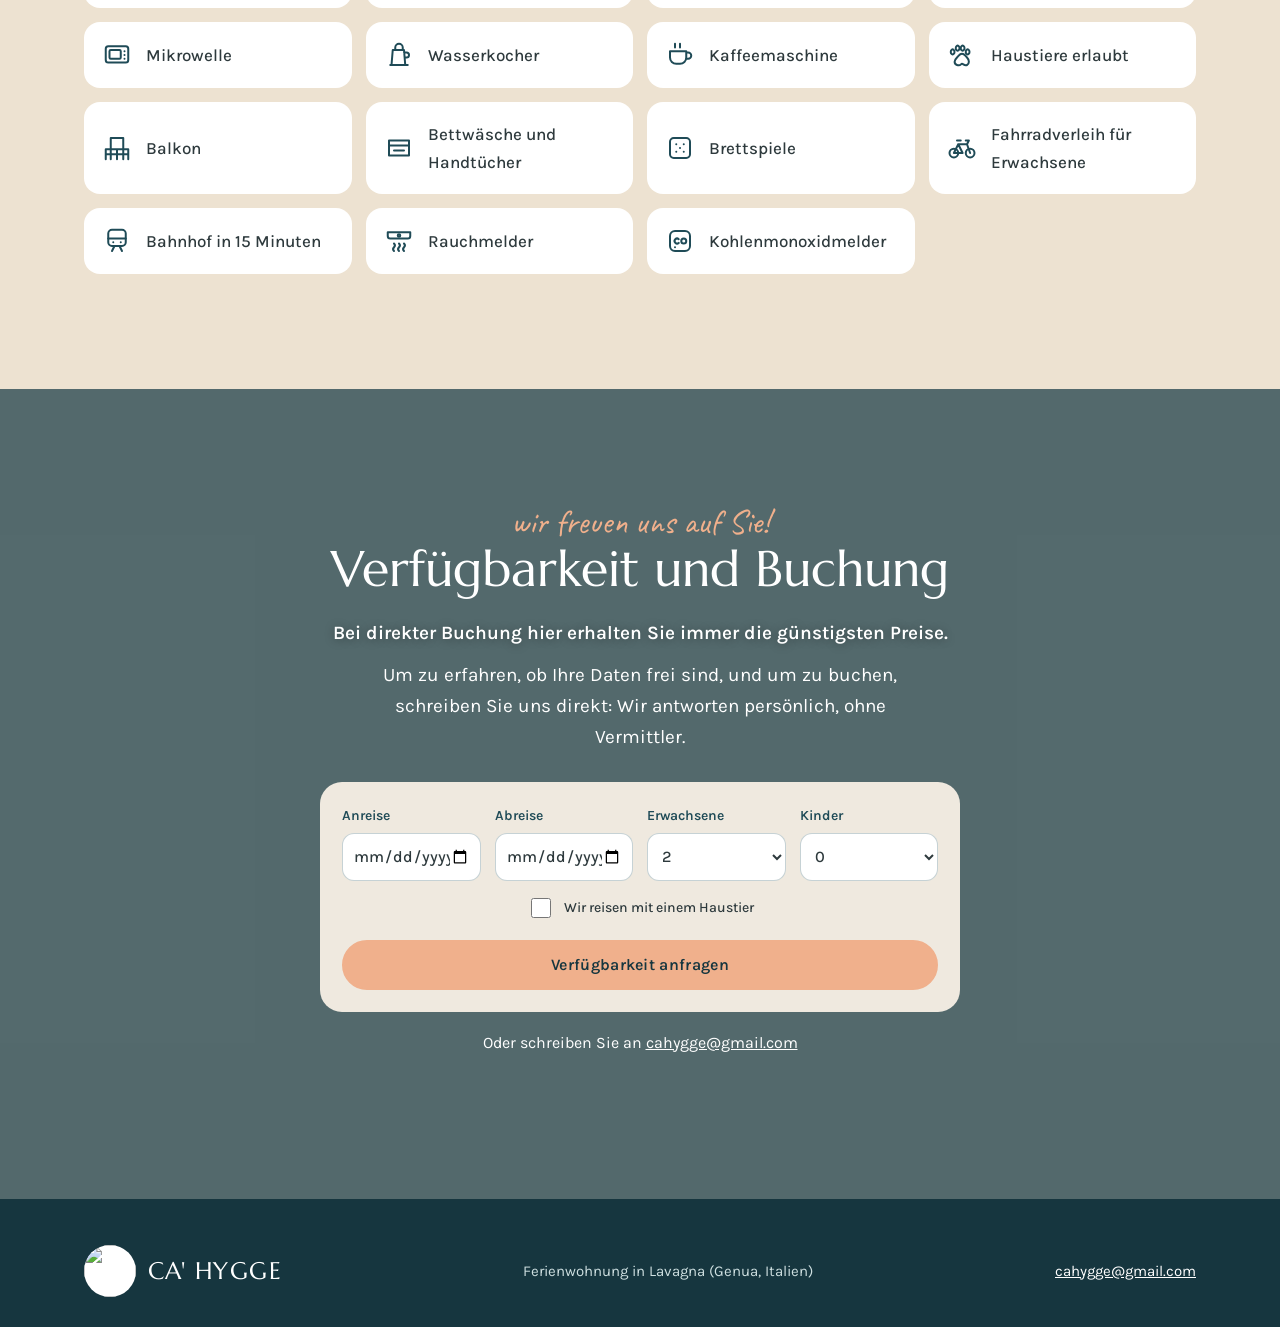
==== commit a58a6135: "Servizi: rilevatori di fumo e monossido di carbonio Co-Authored-By: Claude Opus 5.5 <noreply@anthrop" ====
--- a/de/index.html
+++ b/de/index.html
@@ -152,7 +152,7 @@
     </div>
     <div class="citazioni"><figure class="appare"><blockquote>Ein Haus, gepflegt bis ins Detail… In jedem Raum ist alles vorhanden, was man braucht.</blockquote><figcaption>Gast auf Booking.com · aus dem Italienischen übersetzt</figcaption></figure><figure class="appare"><blockquote>Lage, Einrichtung, Ausstattung für das Leben in der Wohnung.</blockquote><figcaption>Gast auf Booking.com · aus dem Italienischen übersetzt</figcaption></figure><figure class="appare"><blockquote>Geräumig, gemütlich und modern. Wir haben uns wirklich wohlgefühlt.</blockquote><figcaption>Gast auf Booking.com · aus dem Italienischen übersetzt</figcaption></figure></div>
     <h3 style="margin-top:64px">Was wir bieten</h3>
-    <ul class="servizi"><li><svg viewBox="0 0 24 24" fill="none" stroke="currentColor" stroke-width="1.6" stroke-linecap="round" stroke-linejoin="round" aria-hidden="true"><path d="M5 16V11l2-5h10l2 5v5M3 16h18v3H3zM7 13h.01M17 13h.01"/></svg><span>Öffentliche Parkplätze ganz in der Nähe</span></li><li><svg viewBox="0 0 24 24" fill="none" stroke="currentColor" stroke-width="1.6" stroke-linecap="round" stroke-linejoin="round" aria-hidden="true"><path d="M2 9a15 15 0 0 1 20 0M5 12.5a10 10 0 0 1 14 0M8.5 16a5 5 0 0 1 7 0M12 19.5h.01"/></svg><span>Kostenloses WLAN</span></li><li><svg viewBox="0 0 24 24" fill="none" stroke="currentColor" stroke-width="1.6" stroke-linecap="round" stroke-linejoin="round" aria-hidden="true"><rect x="3" y="5" width="18" height="12" rx="2"/><path d="M8 21h8M12 17v4M10 9l4 2-4 2z"/></svg><span>Netflix und Prime Video</span></li><li><svg viewBox="0 0 24 24" fill="none" stroke="currentColor" stroke-width="1.6" stroke-linecap="round" stroke-linejoin="round" aria-hidden="true"><rect x="4" y="3" width="16" height="18" rx="2"/><path d="M4 7h16M7 5h.01M10 5h.01"/><circle cx="12" cy="14" r="4"/></svg><span>Waschmaschine</span></li><li><svg viewBox="0 0 24 24" fill="none" stroke="currentColor" stroke-width="1.6" stroke-linecap="round" stroke-linejoin="round" aria-hidden="true"><rect x="3" y="5" width="18" height="13" rx="2"/><rect x="6" y="8" width="9" height="7" rx="1"/><path d="M18 9h.01M18 12h.01M18 15h.01"/></svg><span>Mikrowelle</span></li><li><svg viewBox="0 0 24 24" fill="none" stroke="currentColor" stroke-width="1.6" stroke-linecap="round" stroke-linejoin="round" aria-hidden="true"><path d="M7 8h9l1 12H6zM16 10h2a2 2 0 0 1 0 4h-1.5M9 8V6a3 3 0 0 1 6 0v2M5 20h14"/></svg><span>Wasserkocher</span></li><li><svg viewBox="0 0 24 24" fill="none" stroke="currentColor" stroke-width="1.6" stroke-linecap="round" stroke-linejoin="round" aria-hidden="true"><path d="M4 9h13v5a5 5 0 0 1-5 5H9a5 5 0 0 1-5-5zM17 10h1.5a2.5 2.5 0 0 1 0 5H17M8 3v3M12 3v3"/></svg><span>Kaffeemaschine</span></li><li><svg viewBox="0 0 24 24" fill="none" stroke="currentColor" stroke-width="1.6" stroke-linecap="round" stroke-linejoin="round" aria-hidden="true"><path d="M8 14c-2 2-3 5 0 6s3-1 4-1 2 2 4 1 2-4 0-6-2-3-4-3-2 1-4 3zM6 9.5a1.5 2 0 1 0 0 .01M10 6.5a1.5 2 0 1 0 0 .01M14 6.5a1.5 2 0 1 0 0 .01M18 9.5a1.5 2 0 1 0 0 .01"/></svg><span>Haustiere erlaubt</span></li><li><svg viewBox="0 0 24 24" fill="none" stroke="currentColor" stroke-width="1.6" stroke-linecap="round" stroke-linejoin="round" aria-hidden="true"><path d="M3 21V13h18v8M3 17h18M7 13v8M12 13v8M17 13v8M7 13V4h10v9"/></svg><span>Balkon</span></li><li><svg viewBox="0 0 24 24" fill="none" stroke="currentColor" stroke-width="1.6" stroke-linecap="round" stroke-linejoin="round" aria-hidden="true"><path d="M4 6h16v4H4zM4 10v8h16v-8M8 14h8"/></svg><span>Bettwäsche und Handtücher</span></li><li><svg viewBox="0 0 24 24" fill="none" stroke="currentColor" stroke-width="1.6" stroke-linecap="round" stroke-linejoin="round" aria-hidden="true"><rect x="4" y="4" width="16" height="16" rx="3"/><path d="M9 9h.01M15 9h.01M12 12h.01M9 15h.01M15 15h.01"/></svg><span>Brettspiele</span></li><li><svg viewBox="0 0 24 24" fill="none" stroke="currentColor" stroke-width="1.6" stroke-linecap="round" stroke-linejoin="round" aria-hidden="true"><circle cx="5.5" cy="16" r="3.5"/><circle cx="18.5" cy="16" r="3.5"/><path d="M5.5 16 9 9h7l2.5 7M9 9l3.5 7h-7M15 6h2.5l-1.5 3M8 6h3"/></svg><span>Fahrradverleih für Erwachsene</span></li><li><svg viewBox="0 0 24 24" fill="none" stroke="currentColor" stroke-width="1.6" stroke-linecap="round" stroke-linejoin="round" aria-hidden="true"><rect x="5" y="3" width="14" height="13" rx="3"/><path d="M5 10h14M9 13h.01M15 13h.01M8 20l2-4M16 20l-2-4"/></svg><span>Bahnhof in 15 Minuten</span></li></ul>
+    <ul class="servizi"><li><svg viewBox="0 0 24 24" fill="none" stroke="currentColor" stroke-width="1.6" stroke-linecap="round" stroke-linejoin="round" aria-hidden="true"><path d="M5 16V11l2-5h10l2 5v5M3 16h18v3H3zM7 13h.01M17 13h.01"/></svg><span>Öffentliche Parkplätze ganz in der Nähe</span></li><li><svg viewBox="0 0 24 24" fill="none" stroke="currentColor" stroke-width="1.6" stroke-linecap="round" stroke-linejoin="round" aria-hidden="true"><path d="M2 9a15 15 0 0 1 20 0M5 12.5a10 10 0 0 1 14 0M8.5 16a5 5 0 0 1 7 0M12 19.5h.01"/></svg><span>Kostenloses WLAN</span></li><li><svg viewBox="0 0 24 24" fill="none" stroke="currentColor" stroke-width="1.6" stroke-linecap="round" stroke-linejoin="round" aria-hidden="true"><rect x="3" y="5" width="18" height="12" rx="2"/><path d="M8 21h8M12 17v4M10 9l4 2-4 2z"/></svg><span>Netflix und Prime Video</span></li><li><svg viewBox="0 0 24 24" fill="none" stroke="currentColor" stroke-width="1.6" stroke-linecap="round" stroke-linejoin="round" aria-hidden="true"><rect x="4" y="3" width="16" height="18" rx="2"/><path d="M4 7h16M7 5h.01M10 5h.01"/><circle cx="12" cy="14" r="4"/></svg><span>Waschmaschine</span></li><li><svg viewBox="0 0 24 24" fill="none" stroke="currentColor" stroke-width="1.6" stroke-linecap="round" stroke-linejoin="round" aria-hidden="true"><rect x="3" y="5" width="18" height="13" rx="2"/><rect x="6" y="8" width="9" height="7" rx="1"/><path d="M18 9h.01M18 12h.01M18 15h.01"/></svg><span>Mikrowelle</span></li><li><svg viewBox="0 0 24 24" fill="none" stroke="currentColor" stroke-width="1.6" stroke-linecap="round" stroke-linejoin="round" aria-hidden="true"><path d="M7 8h9l1 12H6zM16 10h2a2 2 0 0 1 0 4h-1.5M9 8V6a3 3 0 0 1 6 0v2M5 20h14"/></svg><span>Wasserkocher</span></li><li><svg viewBox="0 0 24 24" fill="none" stroke="currentColor" stroke-width="1.6" stroke-linecap="round" stroke-linejoin="round" aria-hidden="true"><path d="M4 9h13v5a5 5 0 0 1-5 5H9a5 5 0 0 1-5-5zM17 10h1.5a2.5 2.5 0 0 1 0 5H17M8 3v3M12 3v3"/></svg><span>Kaffeemaschine</span></li><li><svg viewBox="0 0 24 24" fill="none" stroke="currentColor" stroke-width="1.6" stroke-linecap="round" stroke-linejoin="round" aria-hidden="true"><path d="M8 14c-2 2-3 5 0 6s3-1 4-1 2 2 4 1 2-4 0-6-2-3-4-3-2 1-4 3zM6 9.5a1.5 2 0 1 0 0 .01M10 6.5a1.5 2 0 1 0 0 .01M14 6.5a1.5 2 0 1 0 0 .01M18 9.5a1.5 2 0 1 0 0 .01"/></svg><span>Haustiere erlaubt</span></li><li><svg viewBox="0 0 24 24" fill="none" stroke="currentColor" stroke-width="1.6" stroke-linecap="round" stroke-linejoin="round" aria-hidden="true"><path d="M3 21V13h18v8M3 17h18M7 13v8M12 13v8M17 13v8M7 13V4h10v9"/></svg><span>Balkon</span></li><li><svg viewBox="0 0 24 24" fill="none" stroke="currentColor" stroke-width="1.6" stroke-linecap="round" stroke-linejoin="round" aria-hidden="true"><path d="M4 6h16v4H4zM4 10v8h16v-8M8 14h8"/></svg><span>Bettwäsche und Handtücher</span></li><li><svg viewBox="0 0 24 24" fill="none" stroke="currentColor" stroke-width="1.6" stroke-linecap="round" stroke-linejoin="round" aria-hidden="true"><rect x="4" y="4" width="16" height="16" rx="3"/><path d="M9 9h.01M15 9h.01M12 12h.01M9 15h.01M15 15h.01"/></svg><span>Brettspiele</span></li><li><svg viewBox="0 0 24 24" fill="none" stroke="currentColor" stroke-width="1.6" stroke-linecap="round" stroke-linejoin="round" aria-hidden="true"><circle cx="5.5" cy="16" r="3.5"/><circle cx="18.5" cy="16" r="3.5"/><path d="M5.5 16 9 9h7l2.5 7M9 9l3.5 7h-7M15 6h2.5l-1.5 3M8 6h3"/></svg><span>Fahrradverleih für Erwachsene</span></li><li><svg viewBox="0 0 24 24" fill="none" stroke="currentColor" stroke-width="1.6" stroke-linecap="round" stroke-linejoin="round" aria-hidden="true"><rect x="5" y="3" width="14" height="13" rx="3"/><path d="M5 10h14M9 13h.01M15 13h.01M8 20l2-4M16 20l-2-4"/></svg><span>Bahnhof in 15 Minuten</span></li><li><svg viewBox="0 0 24 24" fill="none" stroke="currentColor" stroke-width="1.6" stroke-linecap="round" stroke-linejoin="round" aria-hidden="true"><path d="M3 5h18v3a2 2 0 0 1-2 2H5a2 2 0 0 1-2-2z"/><circle cx="12" cy="7.5" r="1"/><path d="M8 14c1 1 1 2 0 3s-1 2 0 3M12 14c1 1 1 2 0 3s-1 2 0 3M16 14c1 1 1 2 0 3s-1 2 0 3"/></svg><span>Rauchmelder</span></li><li><svg viewBox="0 0 24 24" fill="none" stroke="currentColor" stroke-width="1.6" stroke-linecap="round" stroke-linejoin="round" aria-hidden="true"><rect x="4" y="4" width="16" height="16" rx="4"/><path d="M11 10.5a2 2 0 1 0 0 3M15 10a2 2 0 1 1 0 4 2 2 0 0 1 0-4z"/><path d="M8 17h.01"/></svg><span>Kohlenmonoxidmelder</span></li></ul>
   </div>
 </section>
 
